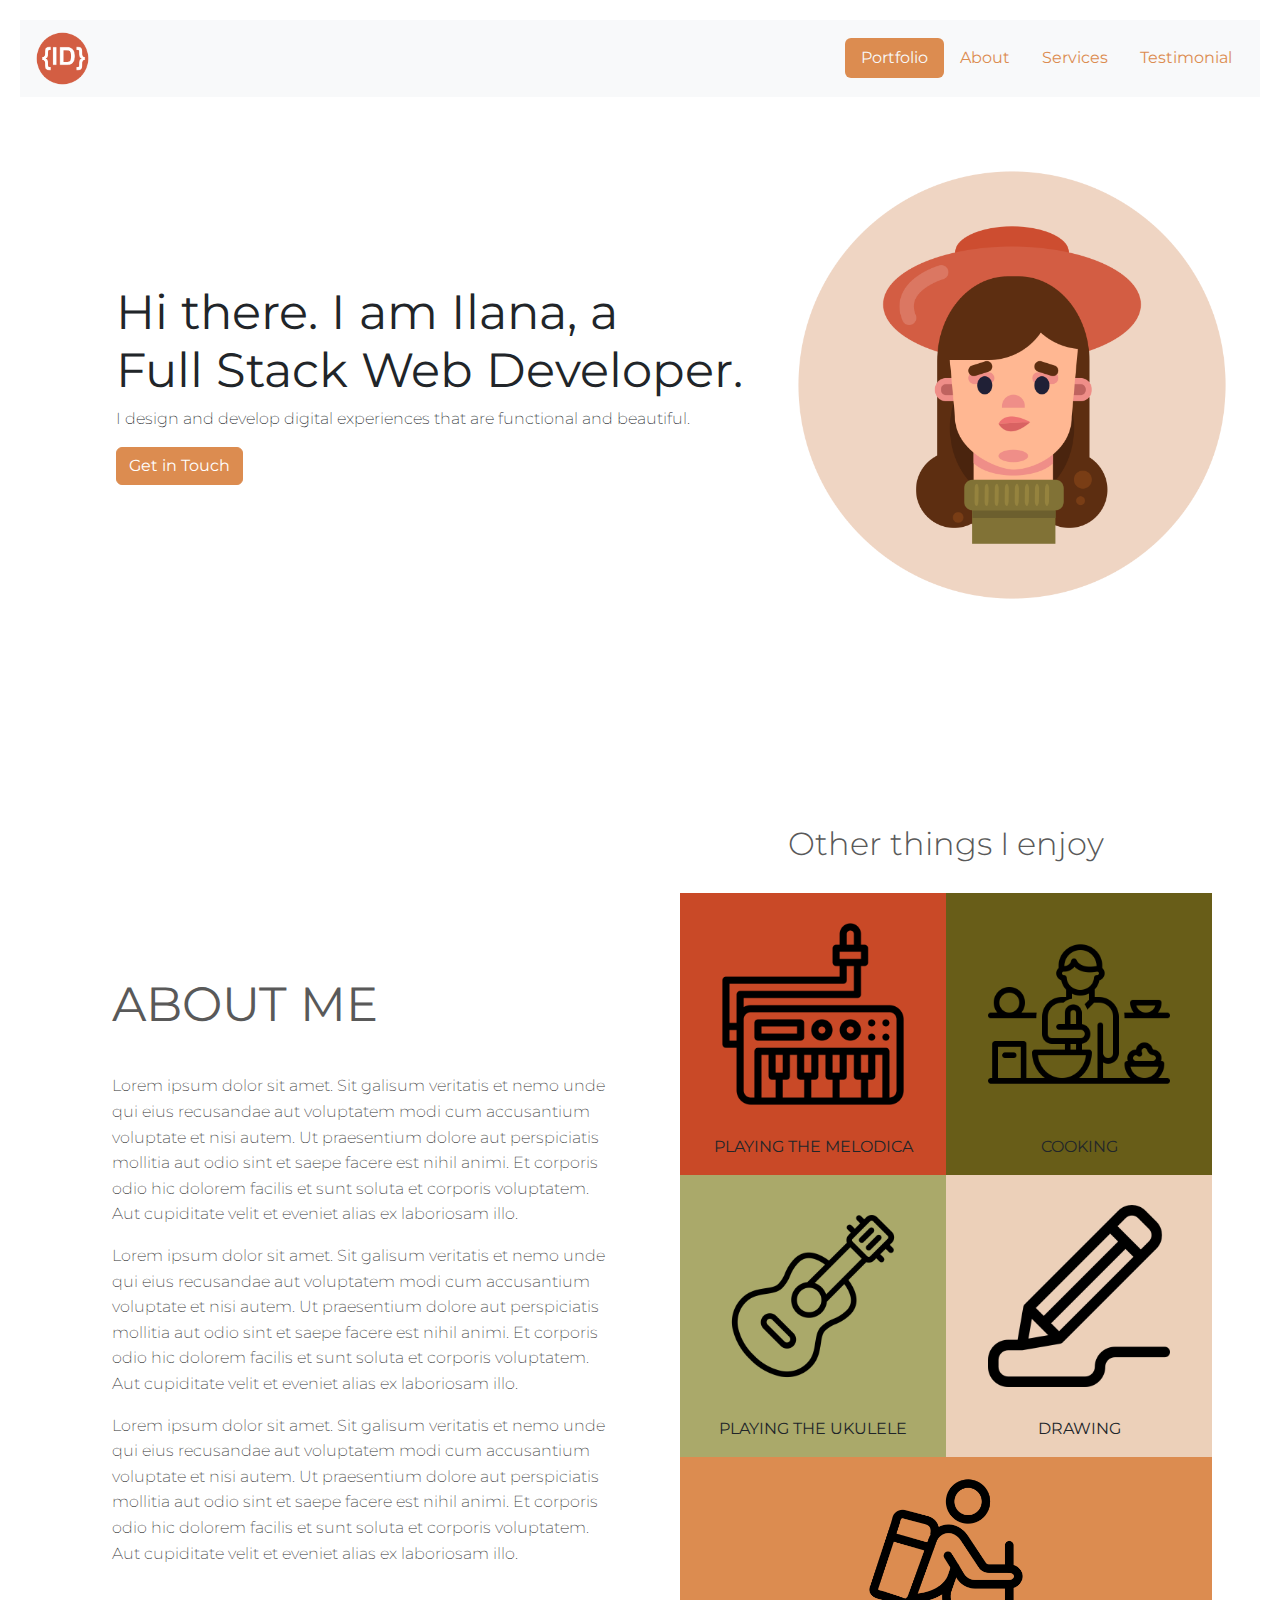
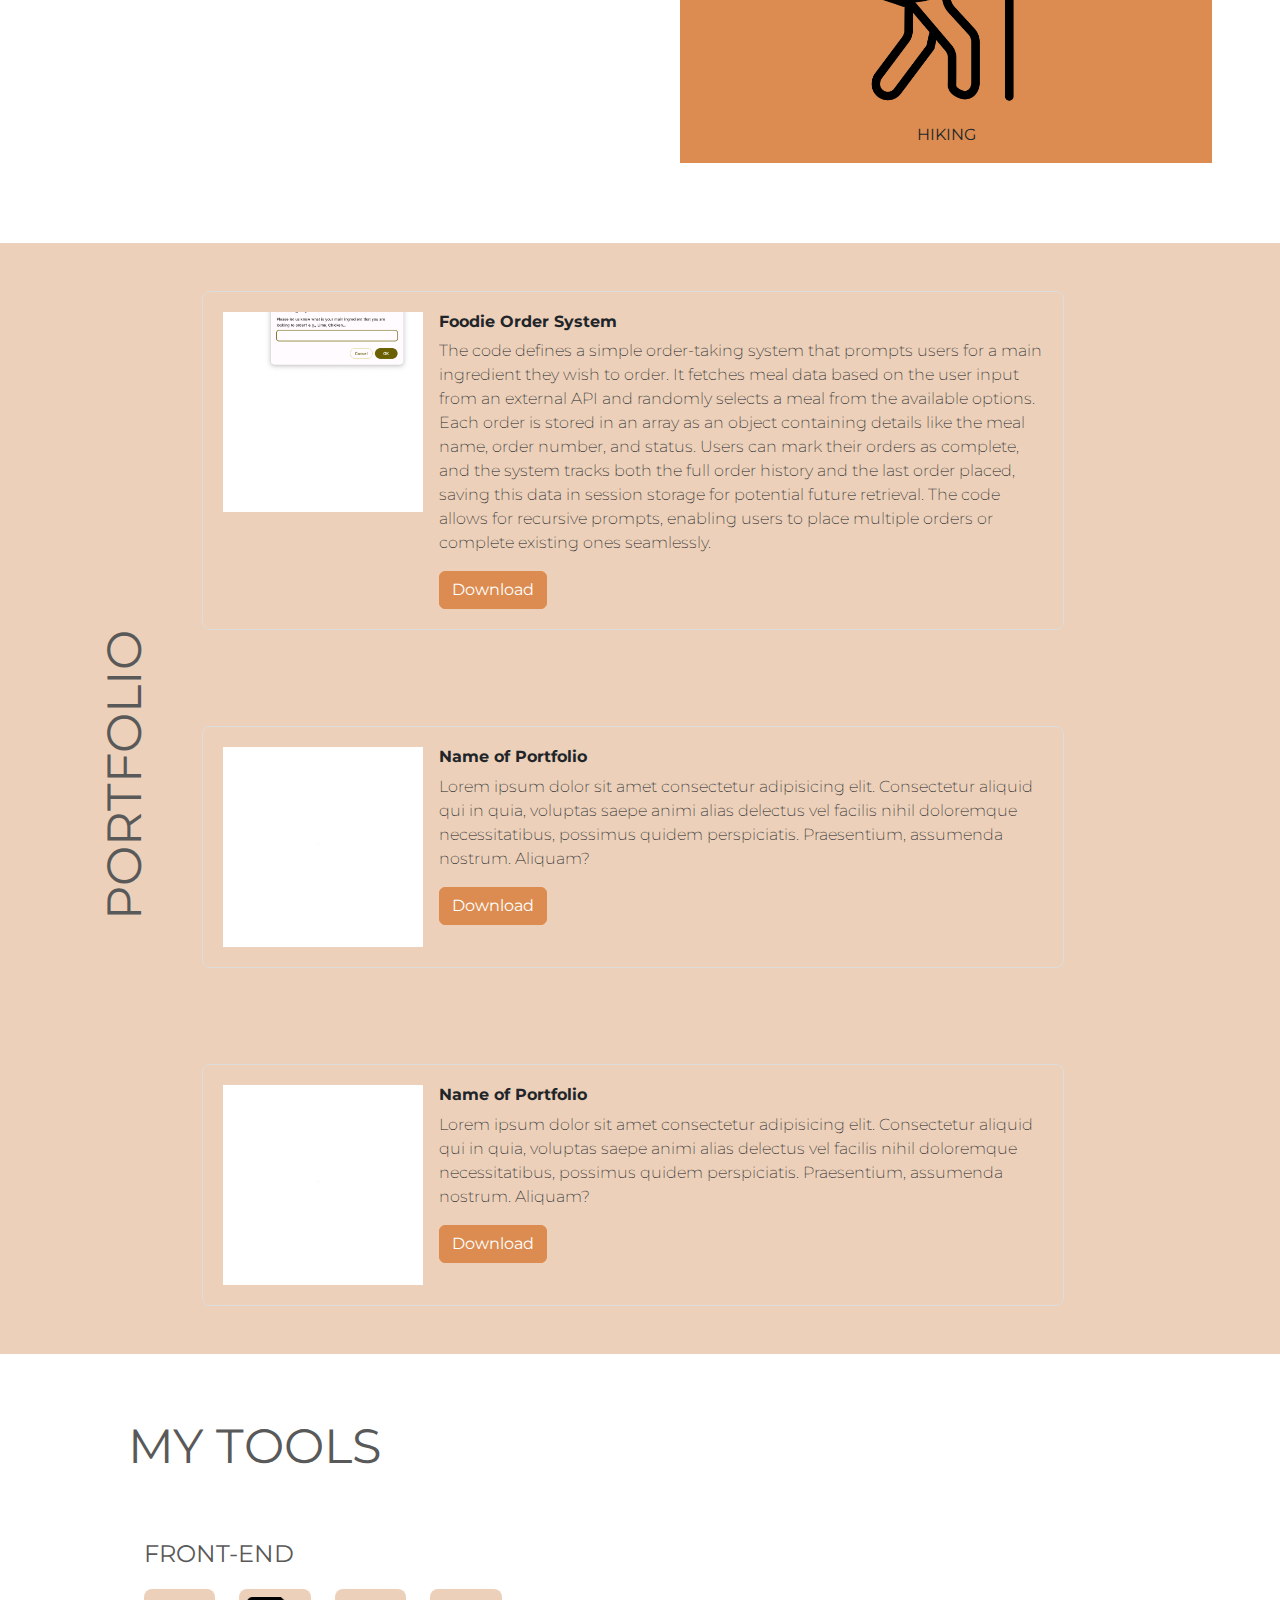
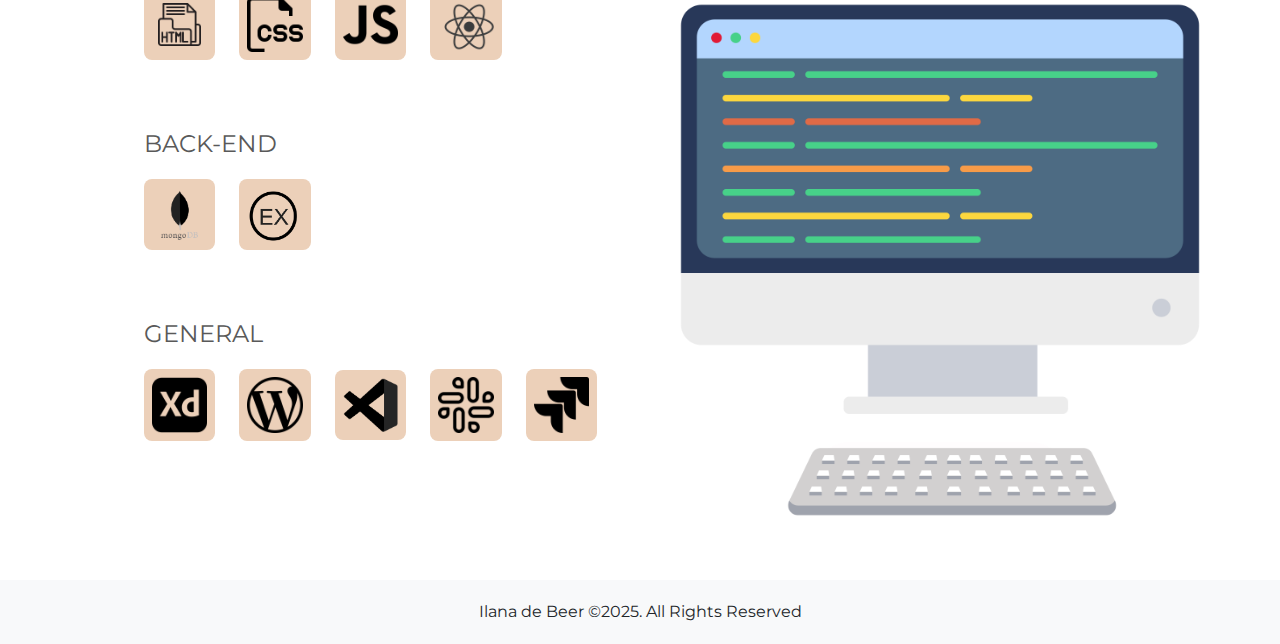
==== index.html @ a4005047 "Updated index.html" ====
<!DOCTYPE html>
<html lang="en">
  <head>
    <meta charset="UTF-8" />
    <meta name="viewport" content="width=device-width, initial-scale=1.0" />
    <title>Ilana Portfolio</title>
    <link rel="preconnect" href="https://fonts.googleapis.com" />
    <link rel="preconnect" href="https://fonts.gstatic.com" crossorigin />
    <link
      href="https://fonts.googleapis.com/css2?family=Montserrat:ital,wght@0,100..900;1,100..900&display=swap"
      rel="stylesheet" />
    <link
      href="https://cdn.jsdelivr.net/npm/bootstrap@5.3.3/dist/css/bootstrap.min.css"
      rel="stylesheet"
      integrity="sha384-QWTKZyjpPEjISv5WaRU9OFeRpok6YctnYmDr5pNlyT2bRjXh0JMhjY6hW+ALEwIH"
      crossorigin="anonymous" />
    <link rel="stylesheet" href="../css/style.css" />
  </head>

  <body>
    <!--Bootstrap Nav Bar-->
    <header>
      <nav class="navbar navbar-expand-lg navbar-light bg-light">
        <div class="container-fluid">
          <img src="../img/logo.png" class="logo me-3" alt="Logo" />
          <ul class="nav nav-pills nav-fill">
            <li class="nav-item">
              <a
                class="nav-link active"
                id="nav-colour"
                aria-current="page"
                href="#port-link">
                Portfolio
              </a>
            </li>
            <li class="nav-item">
              <a class="nav-link" href="#about-me"> About </a>
            </li>
            <li class="nav-item">
              <a class="nav-link" href="#left-service-section"> Services </a>
            </li>
            <li class="nav-item">
              <a class="nav-link" href="#testimonial"> Testimonial </a>
            </li>
          </ul>
        </div>
      </nav>
    </header>
    <!--Home Page Content-->
    <main class="home-page">
      <section>
        <h2 class="sr-only">Full Stack Web Developer</h2>
        <!-- Hidden heading -->
        <article class="content">
          <div class="text-container">
            <h2>
              Hi there. I am Ilana, a
              <br />
              Full Stack Web Developer.
            </h2>
            <p>
              I design and develop digital experiences that are functional and
              beautiful.
            </p>
            <a href="#say-hello-heading" class="btn btn-primary">
              Get in Touch
            </a>
          </div>
          <img
            src="../img/Selfie.png"
            alt="Selfie Illustration"
            class="selfie-img" />
        </article>
      </section>
    </main>
    <!--About Me-->
    <div class="about-section" id="about-me">
      <div class="about">
        <h2 class="about-me-name">ABOUT ME</h2>
        <p>
          Lorem ipsum dolor sit amet. Sit galisum veritatis et nemo unde qui
          eius recusandae aut voluptatem modi cum accusantium voluptate et nisi
          autem. Ut praesentium dolore aut perspiciatis mollitia aut odio sint
          et saepe facere est nihil animi. Et corporis odio hic dolorem facilis
          et sunt soluta et corporis voluptatem. Aut cupiditate velit et eveniet
          alias ex laboriosam illo.
        </p>
        <p>
          Lorem ipsum dolor sit amet. Sit galisum veritatis et nemo unde qui
          eius recusandae aut voluptatem modi cum accusantium voluptate et nisi
          autem. Ut praesentium dolore aut perspiciatis mollitia aut odio sint
          et saepe facere est nihil animi. Et corporis odio hic dolorem facilis
          et sunt soluta et corporis voluptatem. Aut cupiditate velit et eveniet
          alias ex laboriosam illo.
        </p>
        <p>
          Lorem ipsum dolor sit amet. Sit galisum veritatis et nemo unde qui
          eius recusandae aut voluptatem modi cum accusantium voluptate et nisi
          autem. Ut praesentium dolore aut perspiciatis mollitia aut odio sint
          et saepe facere est nihil animi. Et corporis odio hic dolorem facilis
          et sunt soluta et corporis voluptatem. Aut cupiditate velit et eveniet
          alias ex laboriosam illo.
        </p>
      </div>
      <section class="other-things">
        <h3 class="other-things-heading">Other things I enjoy</h3>
        <div class="row">
          <div class="item" id="melodica">
            <img src="../img/melodic.png" alt="Melodica" />
            <p>
              <strong> PLAYING THE MELODICA </strong>
            </p>
          </div>
          <div class="item" id="cooking">
            <img src="../img/food.png" alt="Cooking food" />
            <p>
              <strong> COOKING </strong>
            </p>
          </div>
        </div>
        <div class="row">
          <div class="item" id="ukelle">
            <img src="../img/guitar.png" alt="Ukulele" />
            <p>
              <strong> PLAYING THE UKULELE </strong>
            </p>
          </div>
          <div class="item" id="drawing">
            <img src="../img/pencil.png" alt="Drawing" />
            <p>
              <strong> DRAWING </strong>
            </p>
          </div>
        </div>
        <div class="hiking-row">
          <div class="hiking-item">
            <img src="../img/hiking.png" alt="Hiking" />
            <p>
              <strong> HIKING </strong>
            </p>
          </div>
        </div>
      </section>
    </div>
    <!--Portfolio-->
    <div class="portfolio" id="port-link">
      <h2 id="port-name">PORTFOLIO</h2>
      <div id="port-container">
        <section class="port">
          <div class="portfolio-image-1">
            <img src="../img/Port1.png" alt="Name of Portfolio" />
          </div>
          <div class="text-port">
            <h3>Foodie Order System</h3>
            <p>
              The code defines a simple order-taking system that prompts users
              for a main ingredient they wish to order. It fetches meal data
              based on the user input from an external API and randomly selects
              a meal from the available options. Each order is stored in an
              array as an object containing details like the meal name, order
              number, and status. Users can mark their orders as complete, and
              the system tracks both the full order history and the last order
              placed, saving this data in session storage for potential future
              retrieval. The code allows for recursive prompts, enabling users
              to place multiple orders or complete existing ones seamlessly.
            </p>
            <a
              href="../Foodie_Order_System.zip"
              download
              class="btn btn-primary">
              Download
            </a>
          </div>
        </section>
        <section class="port">
          <div class="portfolio-image-1">
            <img src="../img/blank_img_2.png" alt="Blank Image" />
          </div>
          <div class="text-port">
            <h3>Name of Portfolio</h3>
            <p>
              Lorem ipsum dolor sit amet consectetur adipisicing elit.
              Consectetur aliquid qui in quia, voluptas saepe animi alias
              delectus vel facilis nihil doloremque necessitatibus, possimus
              quidem perspiciatis. Praesentium, assumenda nostrum. Aliquam?
            </p>
            <a
              href="../Foodie_Order_System.zip"
              download
              class="btn btn-primary">
              Download
            </a>
          </div>
        </section>
        <section class="port">
          <div class="portfolio-image-3">
            <img src="../img/blank_img_3.png" alt="Blank Image" />
          </div>
          <div class="text-port">
            <h3>Name of Portfolio</h3>
            <p>
              Lorem ipsum dolor sit amet consectetur adipisicing elit.
              Consectetur aliquid qui in quia, voluptas saepe animi alias
              delectus vel facilis nihil doloremque necessitatibus, possimus
              quidem perspiciatis. Praesentium, assumenda nostrum. Aliquam?
            </p>
            <a
              href="../Foodie_Order_System.zip"
              download
              class="btn btn-primary">
              Download
            </a>
          </div>
        </section>
      </div>
    </div>
    <!--My Tools-->
    <h2 class="my-tools-name">MY TOOLS</h2>
    <div class="section-container">
      <div class="tools">
        <section class="front-end-tools">
          <h3 class="tools-section-name">FRONT-END</h3>
          <img src="../img/html.png" alt="html" class="tool-icon" />
          <img src="../img/css.png" alt="css" class="tool-icon" />
          <img src="../img/js.png" alt="js" class="tool-icon" />
          <img src="../img/react.png" alt="react" class="tool-icon" />
        </section>
        <section class="back-end-tools">
          <h3 class="tools-section-name">BACK-END</h3>
          <img
            src="../img/mongodb-icon-2.png"
            alt="Mongodb"
            class="tool-icon" />
          <img src="../img/EXPRESS.png" alt="ExpressJS" class="tool-icon" />
        </section>
        <section class="general-tools">
          <h3 class="tools-section-name">GENERAL</h3>
          <img src="../img/xd.png" alt="Adobe XD" class="tool-icon" />
          <img src="../img/wordpress.png" alt="WordPress" class="tool-icon" />
          <img
            src="../img/visual-studio-code-1.png"
            alt="Visual Studio Code"
            class="tool-icon" />
          <img src="../img/slack.png" alt="Slack" class="tool-icon" />
          <img src="../img/jira.png" alt="Jira" class="tool-icon" />
        </section>
      </div>
      <img src="../img/compture.png" alt="computer" id="computer-image" />
    </div>
    <!--Footer-->
    <footer>Ilana de Beer &copy;2025. All Rights Reserved</footer>
    <!--Bootstrap Script-->
    <script
      src="https://cdn.jsdelivr.net/npm/bootstrap@5.3.3/dist/js/bootstrap.bundle.min.js"
      integrity="sha384-YvpcrYf0tY3lHB60NNkmXc5s9fDVZLESaAA55NDzOxhy9GkcIdslK1eN7N6jIeHz"
      crossorigin="anonymous"></script>
  </body>
</html>
---- css/style.css ----
* {
  margin: 0;
  padding: 0;
  box-sizing: border-box;
  font-family: "Montserrat", sans-serif;
}

h2 {
  font-weight: 400;
  font-size: 3rem;

}

h3 {
  font-weight: bold;
  font-size: 1rem;
}

p {
  font-weight: 200;
  font-size: 1rem;
}

.sr-only {
  position: absolute;
  width: 1px;
  height: 1px;
  padding: 0;
  margin: -1px;
  overflow: hidden;
}

/* Override Bootstrap Colour */

.btn-primary {
  background-color: #dc8c50;
  border-color: #dc8c50;
  color: white;
}

.nav-link {
  color: #dc8c50;
}

.nav-link:hover {
  background-color: white;
  border-color: #dc8c50;
  color: #dc8c50;
}

#nav-colour {
  background-color: #dc8c50;
  border-color: #dc8c50;
  color: #f8f9fa;
}

.logo {
  width: 5%;
  height: auto;
}

nav {
  margin: 20px;
  align-items: center;
}

.home-page {
  display: flex;
  flex-direction: column;
  align-items: flex-start;
  padding: 20px;
  height: 70vh;
}

.content {
  display: flex;
  justify-content: space-between;
  align-items: center;
  width: 100%;
}

.text-container {
  max-width: 60%;
  margin-left: 6rem;
}

.selfie-img {
  max-width: 40%;
  height: auto;
  margin-left: 20px;
}

#get-in-touch-btn {
  margin: 40px 0;
}

/* SERVICE */

.services-container {
  width: 100%;
  height: auto;
  display: flex;
}

.container {
  display: flex;
  flex: 1;
  width: 100%;
}

.service {
  flex: 1;
  padding: 50px;
  box-sizing: border-box;
}

#left-service-section {
  background-color: #aaa96a;
  color: #595959;
}

#middle-service-section {
  background-color: #dc8c50;
  color: #595959;
}

#right-service-section {
  background-color: #ecd0b9;
  color: #595959;
}

/* TOOLS */

.portfolio {
  display: flex;
  justify-content: center;
  align-items: center;
  height: 100%;
  width: 100%;
  background-color: #ecd0b9;
}

#port-name {
  color: #595959;
  writing-mode: vertical-rl;
  transform: rotate(180deg);
  margin-bottom: 3rem;
  margin-left: 6rem;
  display: flex;
  align-items: flex-end;
  margin-right: 3rem;
}

#port-container {
  display: flex;
  flex-direction: column;
}

.port {
  display: flex;
  gap: 1rem;
  padding: 20px;
  border: 1px solid #ddd;
  border-radius: 8px;
  width: 80%;
  margin-top: 3rem;
  margin-bottom: 3rem;
}

.portfolio-image-1 img,
.portfolio-image-2 img,
.portfolio-image-3 img {
  width: 200px;
  height: 200px;
  object-fit: cover;
}

/* TOOLS */

.my-tools-name {
  color: #595959;
  margin-top: 4rem;
  margin-left: 8rem;
  margin-bottom: 4rem;
}

.section-container {
  display: flex;
  align-items: flex-start;
}

.section-container img {
  width: 150px;
  margin-right: 20px;
}

.tools {
  display: flex;
  flex-direction: column;
}

.front-end-tools,
.back-end-tools,
.general-tools {
  margin-bottom: 20px;
  margin-left: 9rem;
}

#computer-image {
  width: 50%;
}

.tool-icon {
  max-width: 15%;
  margin-right: 30px;
  background-color: #ecd0b9;
  border-radius: 8px;
  padding: 8px;
  margin-bottom: 50px;
}

.tools-section-name {
  color: #595959;
  font-weight: 400;
  font-size: 1.5rem;
  margin-bottom: 20px;
}

/* TESTIMONIAL */

.testimonial-name {
  text-align: center;
  margin-top: 100px;
  margin-bottom: 80px;
  padding-top: 40px;
  color: #595959;
}

.testimonial-section {
  display: flex;
  flex-wrap: wrap;
  justify-content: center;
  gap: 20px;
}

.testimonial {
  display: flex;
  flex-direction: column;
  align-items: center;
  width: 200px;
  border: 1px solid #ccc;
  padding: 15px;
  border-radius: 8px;
  text-align: center;
  margin-bottom: 40px;
}

.testimonial img {
  width: 100px;
  height: 100px;
  border-radius: 50%;
  margin-bottom: 10px;
}

.rating {
  margin: 10px 0;
}

.tesimonials-container {
  background-color: #ecd0b9;
  height: auto;
}

/* ABOUT */

.about-section {
  display: flex;
  justify-content: space-between;
  align-items: center;
  margin: 3rem 3rem 5rem;
}

.about {
  display: flex;
  flex-direction: column;
  flex: 1;
  margin-right: 40px;
}

.about-me-name {
  text-align: left;
  margin-bottom: 40px;
  color: #595959;
  margin-left: 4rem;
}

.about p {
  margin-left: 4rem;
  color: #333;
  line-height: 1.6;
}

.other-things {
  flex: 1;
}

.other-things-heading {
  color: #595959;
  font-weight: 300;
  font-size: 2rem;
  margin: 30px 0;
  text-align: center;
}

.row {
  display: flex;
  justify-content: space-between;
  height: auto;
  width: auto;
  margin: 0 20px;
}

.item {
  flex: 1;
  text-align: center;
}

.item img {
  width: 100%;
  height: auto;
  padding: 30px;
}

.hiking-row {
  display: flex;
  justify-content: center;
  background-color: #dc8c50;
  height: auto;
  width: auto;
  margin: 0 20px;
}

.hiking-item {
  flex-basis: 50%;
  text-align: center;
}

.hiking-item img {
  width: 100%;
  height: auto;
}

#melodica {
  background-color: #c94927;
}

#cooking {
  background-color: #685d18;
}

#ukelle {
  background-color: #aaa96a;
}

#drawing {
  background-color: #ecd0b9;
}

/* CONTACT ME */

#say-hello-heading {
  margin: 50px 0 40px;
  color: #595959;
  font-weight: 300;
  font-size: 3rem;
  text-align: center;
}

form {
  background-color: #aaa96a;
  margin: auto;
  padding: 50px;
  border-radius: 8px;
  max-width: 600px;
  width: 100%;
  margin-bottom: 20px;
}

footer {
  padding: 20px;
  text-align: center;
  background-color: #f8f9fa;
}
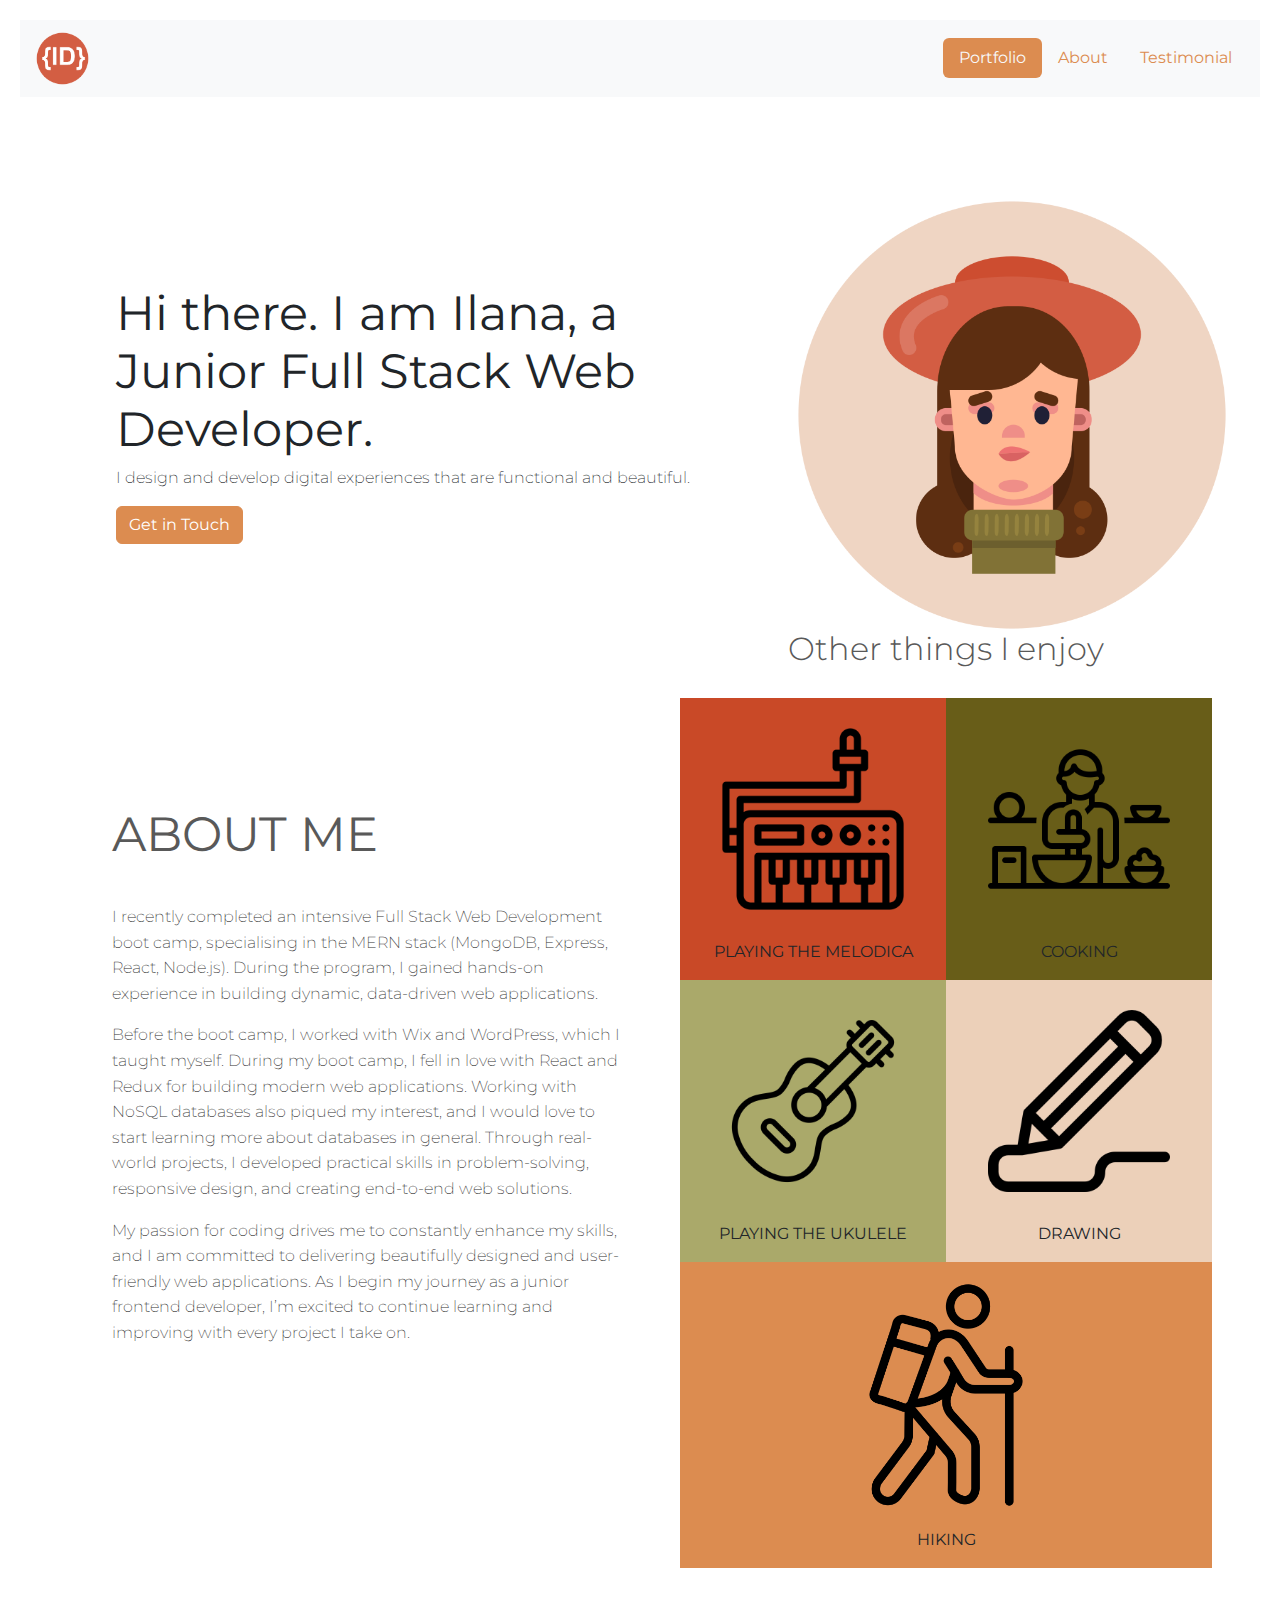
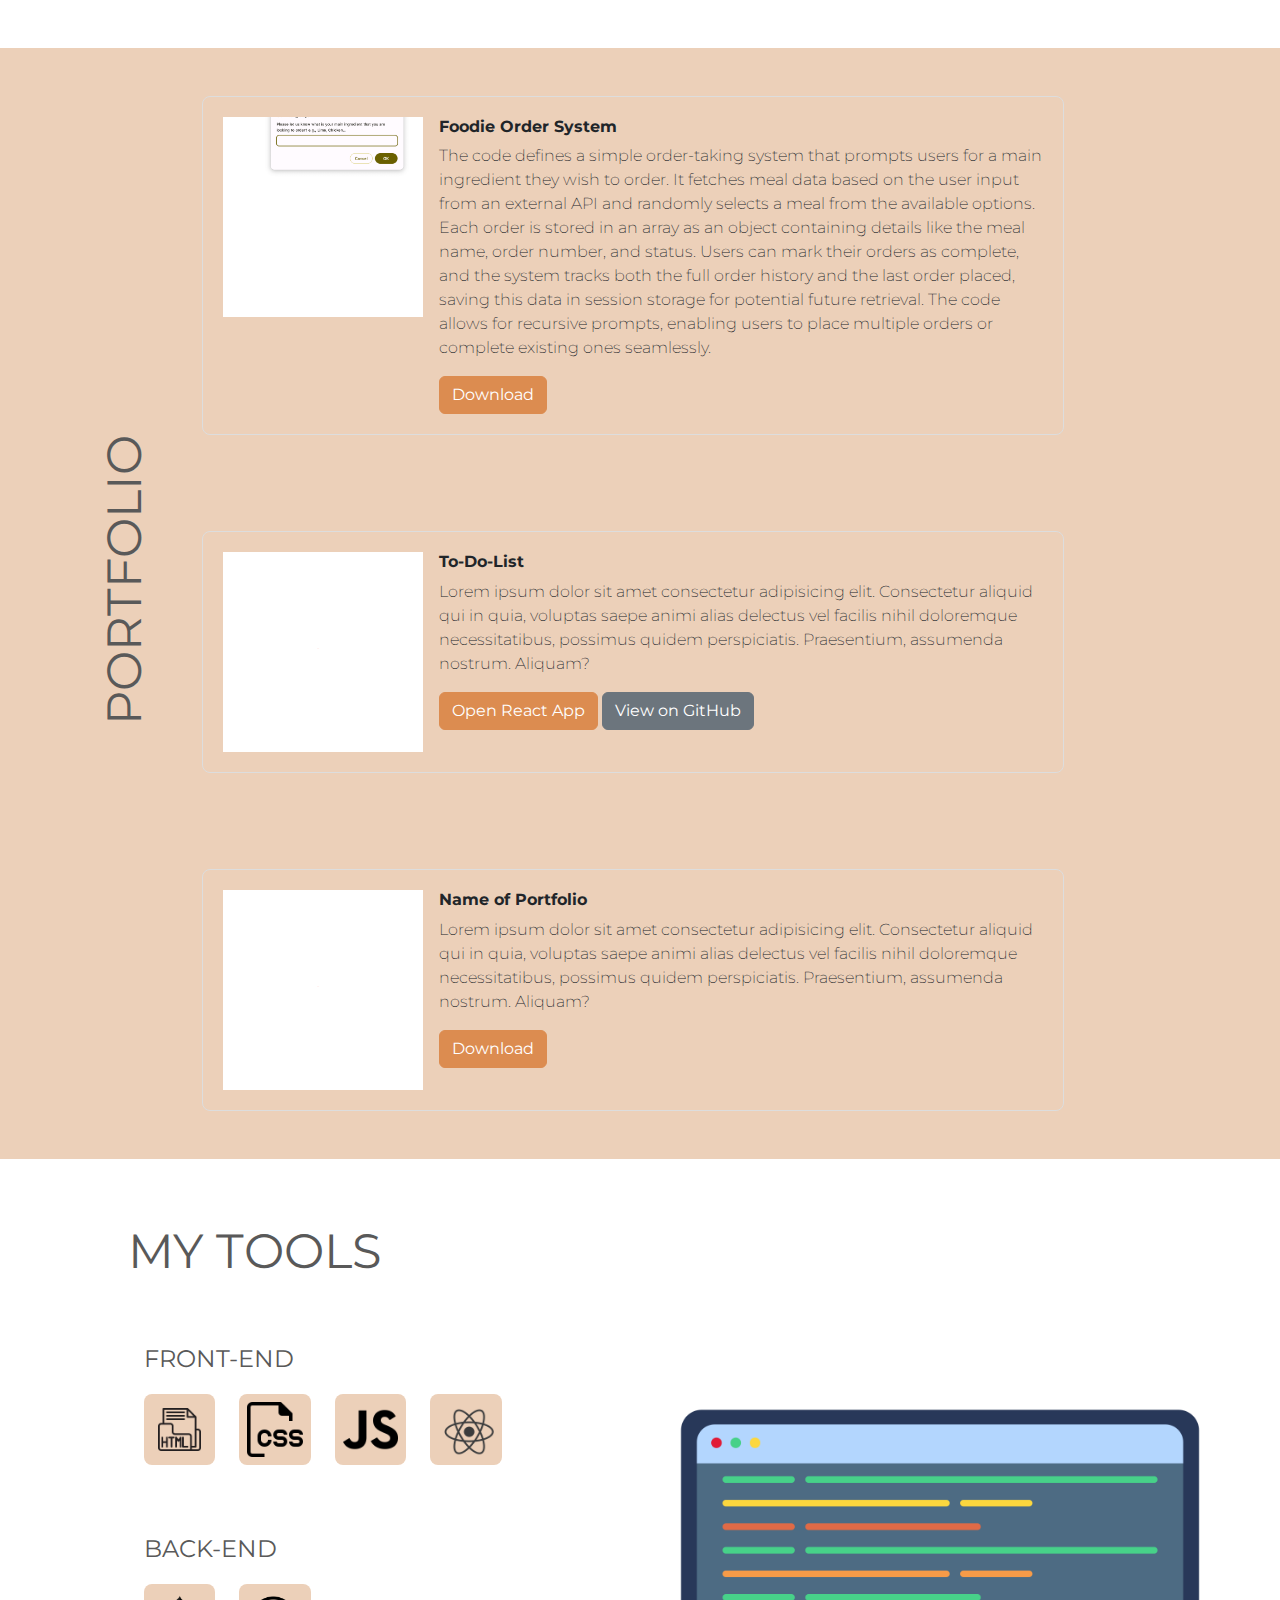
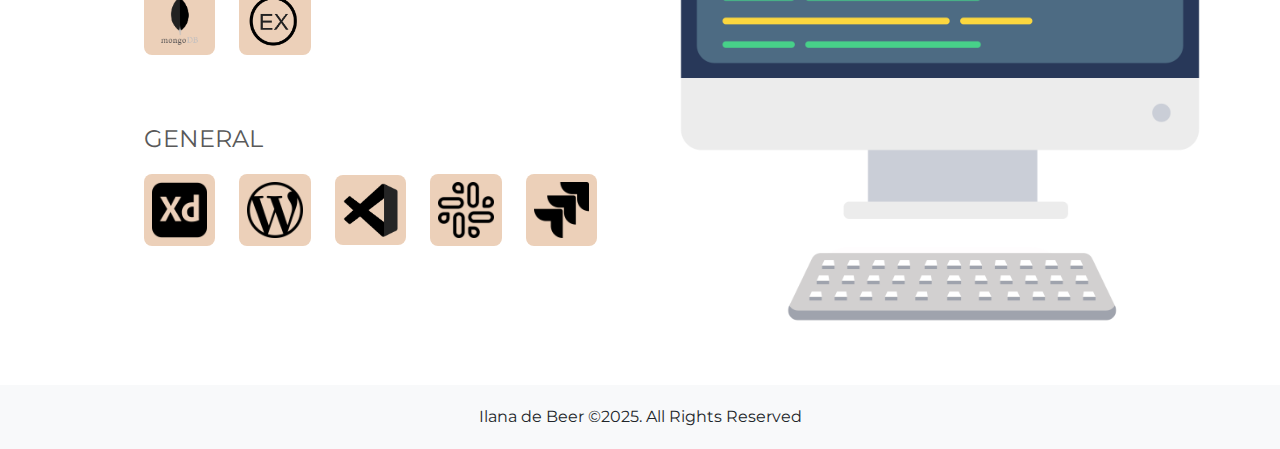
==== commit fc110058: "Update Files" ====
--- a/index.html
+++ b/index.html
@@ -37,9 +37,6 @@
               <a class="nav-link" href="#about-me"> About </a>
             </li>
             <li class="nav-item">
-              <a class="nav-link" href="#left-service-section"> Services </a>
-            </li>
-            <li class="nav-item">
               <a class="nav-link" href="#testimonial"> Testimonial </a>
             </li>
           </ul>
@@ -49,22 +46,21 @@
     <!--Home Page Content-->
     <main class="home-page">
       <section>
-        <h2 class="sr-only">Full Stack Web Developer</h2>
         <!-- Hidden heading -->
         <article class="content">
           <div class="text-container">
             <h2>
               Hi there. I am Ilana, a
               <br />
-              Full Stack Web Developer.
+              Junior Full Stack Web Developer.
             </h2>
             <p>
               I design and develop digital experiences that are functional and
               beautiful.
             </p>
-            <a href="#say-hello-heading" class="btn btn-primary">
+            <a href="mailto:ilanao89@gmail.com" class="btn btn-primary">
               Get in Touch
-            </a>
+            </a>            
           </div>
           <img
             src="../img/Selfie.png"
@@ -78,28 +74,26 @@
       <div class="about">
         <h2 class="about-me-name">ABOUT ME</h2>
         <p>
-          Lorem ipsum dolor sit amet. Sit galisum veritatis et nemo unde qui
-          eius recusandae aut voluptatem modi cum accusantium voluptate et nisi
-          autem. Ut praesentium dolore aut perspiciatis mollitia aut odio sint
-          et saepe facere est nihil animi. Et corporis odio hic dolorem facilis
-          et sunt soluta et corporis voluptatem. Aut cupiditate velit et eveniet
-          alias ex laboriosam illo.
+          I recently completed an intensive Full Stack Web Development boot
+          camp, specialising in the MERN stack (MongoDB, Express, React,
+          Node.js). During the program, I gained hands-on experience in building
+          dynamic, data-driven web applications.
         </p>
         <p>
-          Lorem ipsum dolor sit amet. Sit galisum veritatis et nemo unde qui
-          eius recusandae aut voluptatem modi cum accusantium voluptate et nisi
-          autem. Ut praesentium dolore aut perspiciatis mollitia aut odio sint
-          et saepe facere est nihil animi. Et corporis odio hic dolorem facilis
-          et sunt soluta et corporis voluptatem. Aut cupiditate velit et eveniet
-          alias ex laboriosam illo.
+          Before the boot camp, I worked with Wix and WordPress, which I taught
+          myself. During my boot camp, I fell in love with React and Redux for
+          building modern web applications. Working with NoSQL databases also
+          piqued my interest, and I would love to start learning more about
+          databases in general. Through real-world projects, I developed
+          practical skills in problem-solving, responsive design, and creating
+          end-to-end web solutions.
         </p>
         <p>
-          Lorem ipsum dolor sit amet. Sit galisum veritatis et nemo unde qui
-          eius recusandae aut voluptatem modi cum accusantium voluptate et nisi
-          autem. Ut praesentium dolore aut perspiciatis mollitia aut odio sint
-          et saepe facere est nihil animi. Et corporis odio hic dolorem facilis
-          et sunt soluta et corporis voluptatem. Aut cupiditate velit et eveniet
-          alias ex laboriosam illo.
+          My passion for coding drives me to constantly enhance my skills, and I
+          am committed to delivering beautifully designed and user-friendly web
+          applications. As I begin my journey as a junior frontend developer,
+          I’m excited to continue learning and improving with every project I
+          take on.
         </p>
       </div>
       <section class="other-things">
@@ -177,18 +171,18 @@
             <img src="../img/blank_img_2.png" alt="Blank Image" />
           </div>
           <div class="text-port">
-            <h3>Name of Portfolio</h3>
+            <h3>To-Do-List</h3>
             <p>
               Lorem ipsum dolor sit amet consectetur adipisicing elit.
               Consectetur aliquid qui in quia, voluptas saepe animi alias
               delectus vel facilis nihil doloremque necessitatibus, possimus
               quidem perspiciatis. Praesentium, assumenda nostrum. Aliquam?
             </p>
-            <a
-              href="../Foodie_Order_System.zip"
-              download
-              class="btn btn-primary">
-              Download
+            <a href="https://llamailana.github.io/to-do-list/" target="_blank" class="btn btn-primary">
+              Open React App
+            </a>
+            <a href="https://github.com/LlamaIlana/to-do-list.git" target="_blank" class="btn btn-secondary">
+              View on GitHub
             </a>
           </div>
         </section>
--- a/css/style.css
+++ b/css/style.css
@@ -69,7 +69,8 @@
   flex-direction: column;
   align-items: flex-start;
   padding: 20px;
-  height: 70vh;
+  margin-top: 50px;
+  height: 45vh;
 }
 
 .content {
@@ -92,41 +93,6 @@
 
 #get-in-touch-btn {
   margin: 40px 0;
-}
-
-/* SERVICE */
-
-.services-container {
-  width: 100%;
-  height: auto;
-  display: flex;
-}
-
-.container {
-  display: flex;
-  flex: 1;
-  width: 100%;
-}
-
-.service {
-  flex: 1;
-  padding: 50px;
-  box-sizing: border-box;
-}
-
-#left-service-section {
-  background-color: #aaa96a;
-  color: #595959;
-}
-
-#middle-service-section {
-  background-color: #dc8c50;
-  color: #595959;
-}
-
-#right-service-section {
-  background-color: #ecd0b9;
-  color: #595959;
 }
 
 /* TOOLS */
@@ -226,51 +192,6 @@
   margin-bottom: 20px;
 }
 
-/* TESTIMONIAL */
-
-.testimonial-name {
-  text-align: center;
-  margin-top: 100px;
-  margin-bottom: 80px;
-  padding-top: 40px;
-  color: #595959;
-}
-
-.testimonial-section {
-  display: flex;
-  flex-wrap: wrap;
-  justify-content: center;
-  gap: 20px;
-}
-
-.testimonial {
-  display: flex;
-  flex-direction: column;
-  align-items: center;
-  width: 200px;
-  border: 1px solid #ccc;
-  padding: 15px;
-  border-radius: 8px;
-  text-align: center;
-  margin-bottom: 40px;
-}
-
-.testimonial img {
-  width: 100px;
-  height: 100px;
-  border-radius: 50%;
-  margin-bottom: 10px;
-}
-
-.rating {
-  margin: 10px 0;
-}
-
-.tesimonials-container {
-  background-color: #ecd0b9;
-  height: auto;
-}
-
 /* ABOUT */
 
 .about-section {
@@ -366,26 +287,6 @@
   background-color: #ecd0b9;
 }
 
-/* CONTACT ME */
-
-#say-hello-heading {
-  margin: 50px 0 40px;
-  color: #595959;
-  font-weight: 300;
-  font-size: 3rem;
-  text-align: center;
-}
-
-form {
-  background-color: #aaa96a;
-  margin: auto;
-  padding: 50px;
-  border-radius: 8px;
-  max-width: 600px;
-  width: 100%;
-  margin-bottom: 20px;
-}
-
 footer {
   padding: 20px;
   text-align: center;
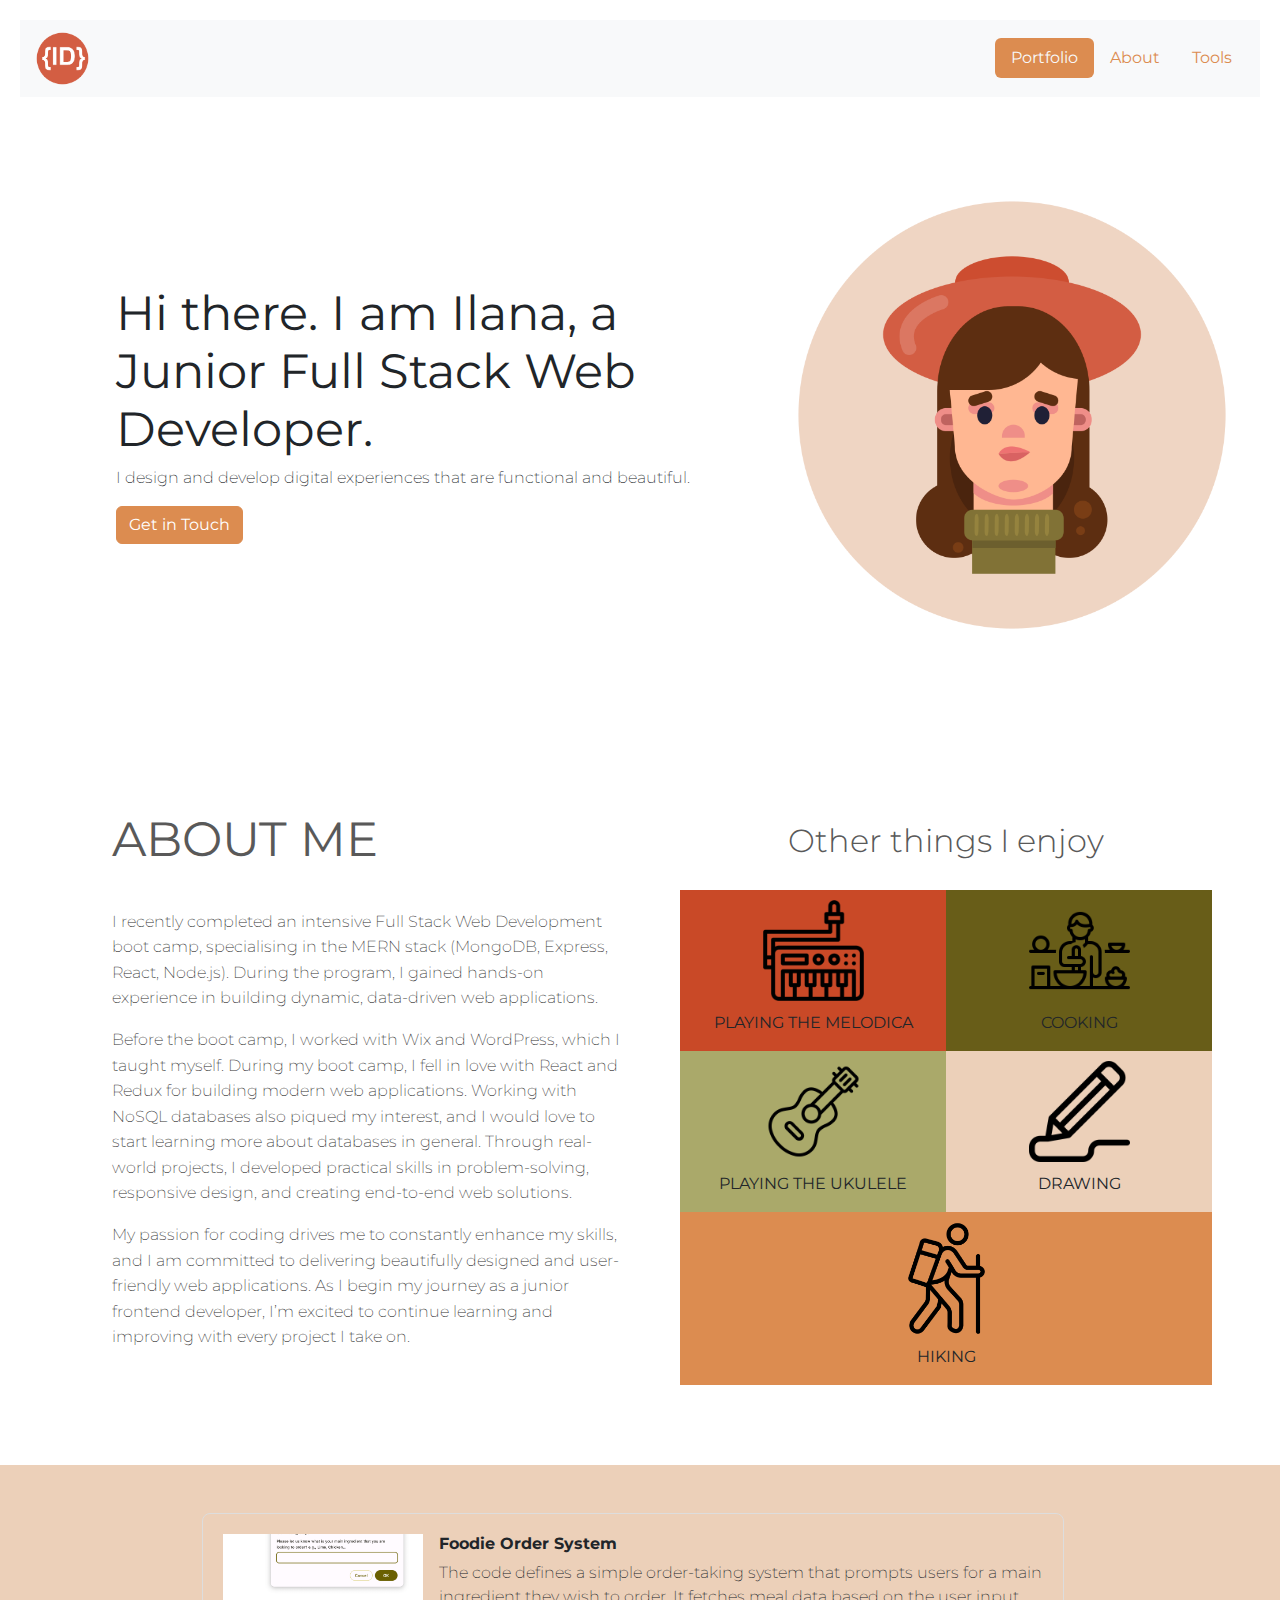
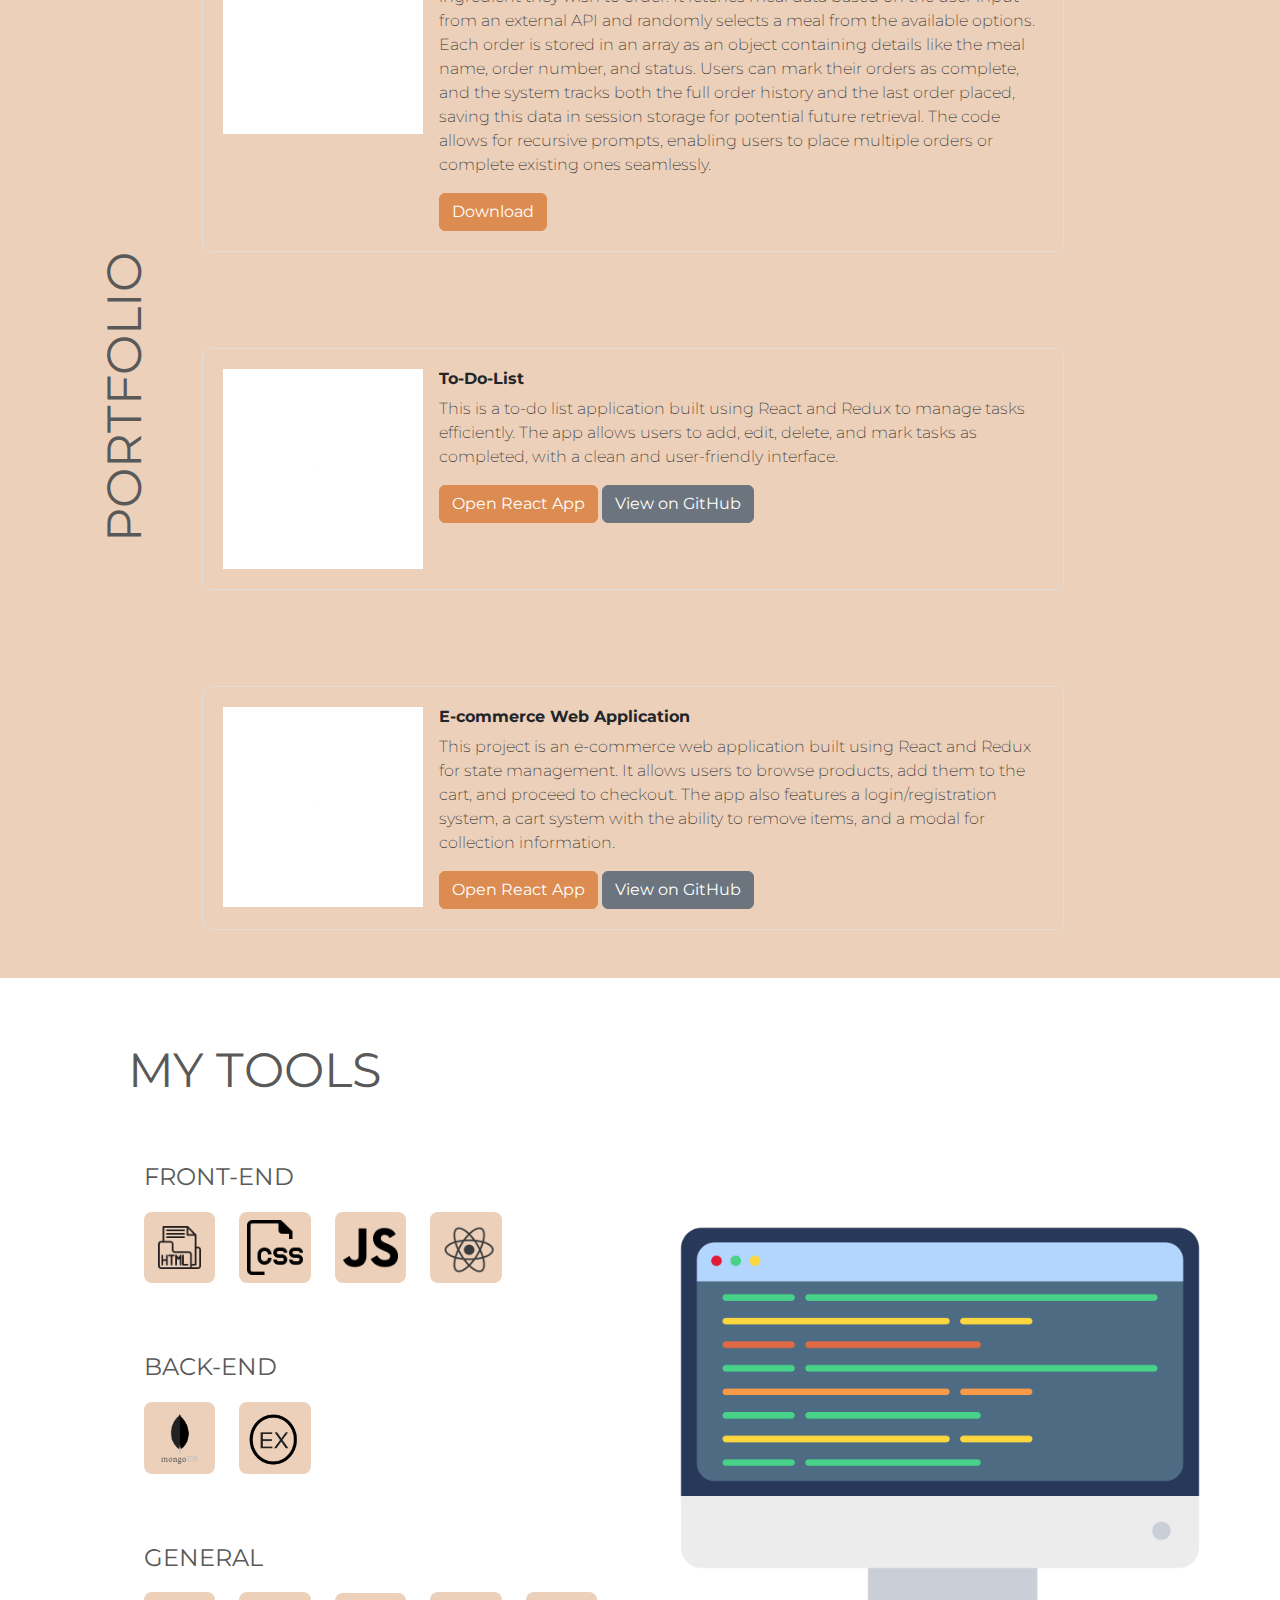
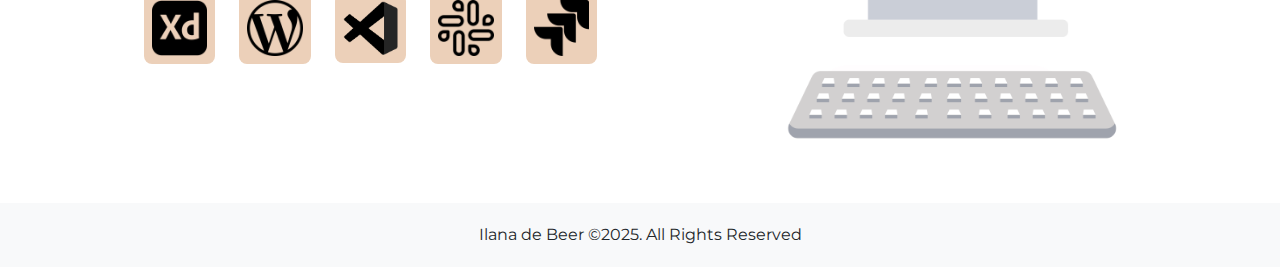
==== commit 9e17cc9d: "Updated" ====
--- a/index.html
+++ b/index.html
@@ -37,7 +37,7 @@
               <a class="nav-link" href="#about-me"> About </a>
             </li>
             <li class="nav-item">
-              <a class="nav-link" href="#testimonial"> Testimonial </a>
+              <a class="nav-link" href="#tools"> Tools </a>
             </li>
           </ul>
         </div>
@@ -60,7 +60,7 @@
             </p>
             <a href="mailto:ilanao89@gmail.com" class="btn btn-primary">
               Get in Touch
-            </a>            
+            </a>
           </div>
           <img
             src="../img/Selfie.png"
@@ -173,15 +173,21 @@
           <div class="text-port">
             <h3>To-Do-List</h3>
             <p>
-              Lorem ipsum dolor sit amet consectetur adipisicing elit.
-              Consectetur aliquid qui in quia, voluptas saepe animi alias
-              delectus vel facilis nihil doloremque necessitatibus, possimus
-              quidem perspiciatis. Praesentium, assumenda nostrum. Aliquam?
-            </p>
-            <a href="https://llamailana.github.io/to-do-list/" target="_blank" class="btn btn-primary">
+              This is a to-do list application built using React and Redux to
+              manage tasks efficiently. The app allows users to add, edit,
+              delete, and mark tasks as completed, with a clean and
+              user-friendly interface.
+            </p>
+            <a
+              href="https://llamailana.github.io/to-do-list/"
+              target="_blank"
+              class="btn btn-primary">
               Open React App
             </a>
-            <a href="https://github.com/LlamaIlana/to-do-list.git" target="_blank" class="btn btn-secondary">
+            <a
+              href="https://github.com/LlamaIlana/to-do-list.git"
+              target="_blank"
+              class="btn btn-secondary">
               View on GitHub
             </a>
           </div>
@@ -191,25 +197,32 @@
             <img src="../img/blank_img_3.png" alt="Blank Image" />
           </div>
           <div class="text-port">
-            <h3>Name of Portfolio</h3>
-            <p>
-              Lorem ipsum dolor sit amet consectetur adipisicing elit.
-              Consectetur aliquid qui in quia, voluptas saepe animi alias
-              delectus vel facilis nihil doloremque necessitatibus, possimus
-              quidem perspiciatis. Praesentium, assumenda nostrum. Aliquam?
-            </p>
-            <a
-              href="../Foodie_Order_System.zip"
-              download
+            <h3>E-commerce Web Application</h3>
+            <p>
+              This project is an e-commerce web application built using React
+              and Redux for state management. It allows users to browse
+              products, add them to the cart, and proceed to checkout. The app
+              also features a login/registration system, a cart system with the
+              ability to remove items, and a modal for collection information.
+            </p>
+            <a
+              href="https://llamailana.github.io/FurnitureWebStore/"
+              target="_blank"
               class="btn btn-primary">
-              Download
+              Open React App
+            </a>
+            <a
+              href="https://github.com/LlamaIlana/FurnitureWebStore.git"
+              target="_blank"
+              class="btn btn-secondary">
+              View on GitHub
             </a>
           </div>
         </section>
       </div>
     </div>
     <!--My Tools-->
-    <h2 class="my-tools-name">MY TOOLS</h2>
+    <h2 class="my-tools-name" id="tools">MY TOOLS</h2>
     <div class="section-container">
       <div class="tools">
         <section class="front-end-tools">
--- a/css/style.css
+++ b/css/style.css
@@ -8,7 +8,6 @@
 h2 {
   font-weight: 400;
   font-size: 3rem;
-
 }
 
 h3 {
@@ -198,7 +197,7 @@
   display: flex;
   justify-content: space-between;
   align-items: center;
-  margin: 3rem 3rem 5rem;
+  margin: 15rem 3rem 5rem;
 }
 
 .about {
@@ -247,9 +246,9 @@
 }
 
 .item img {
-  width: 100%;
-  height: auto;
-  padding: 30px;
+  width: 50%;
+  height: auto;
+  padding: 10px;
 }
 
 .hiking-row {
@@ -267,7 +266,7 @@
 }
 
 .hiking-item img {
-  width: 100%;
+  width: 50%;
   height: auto;
 }
 
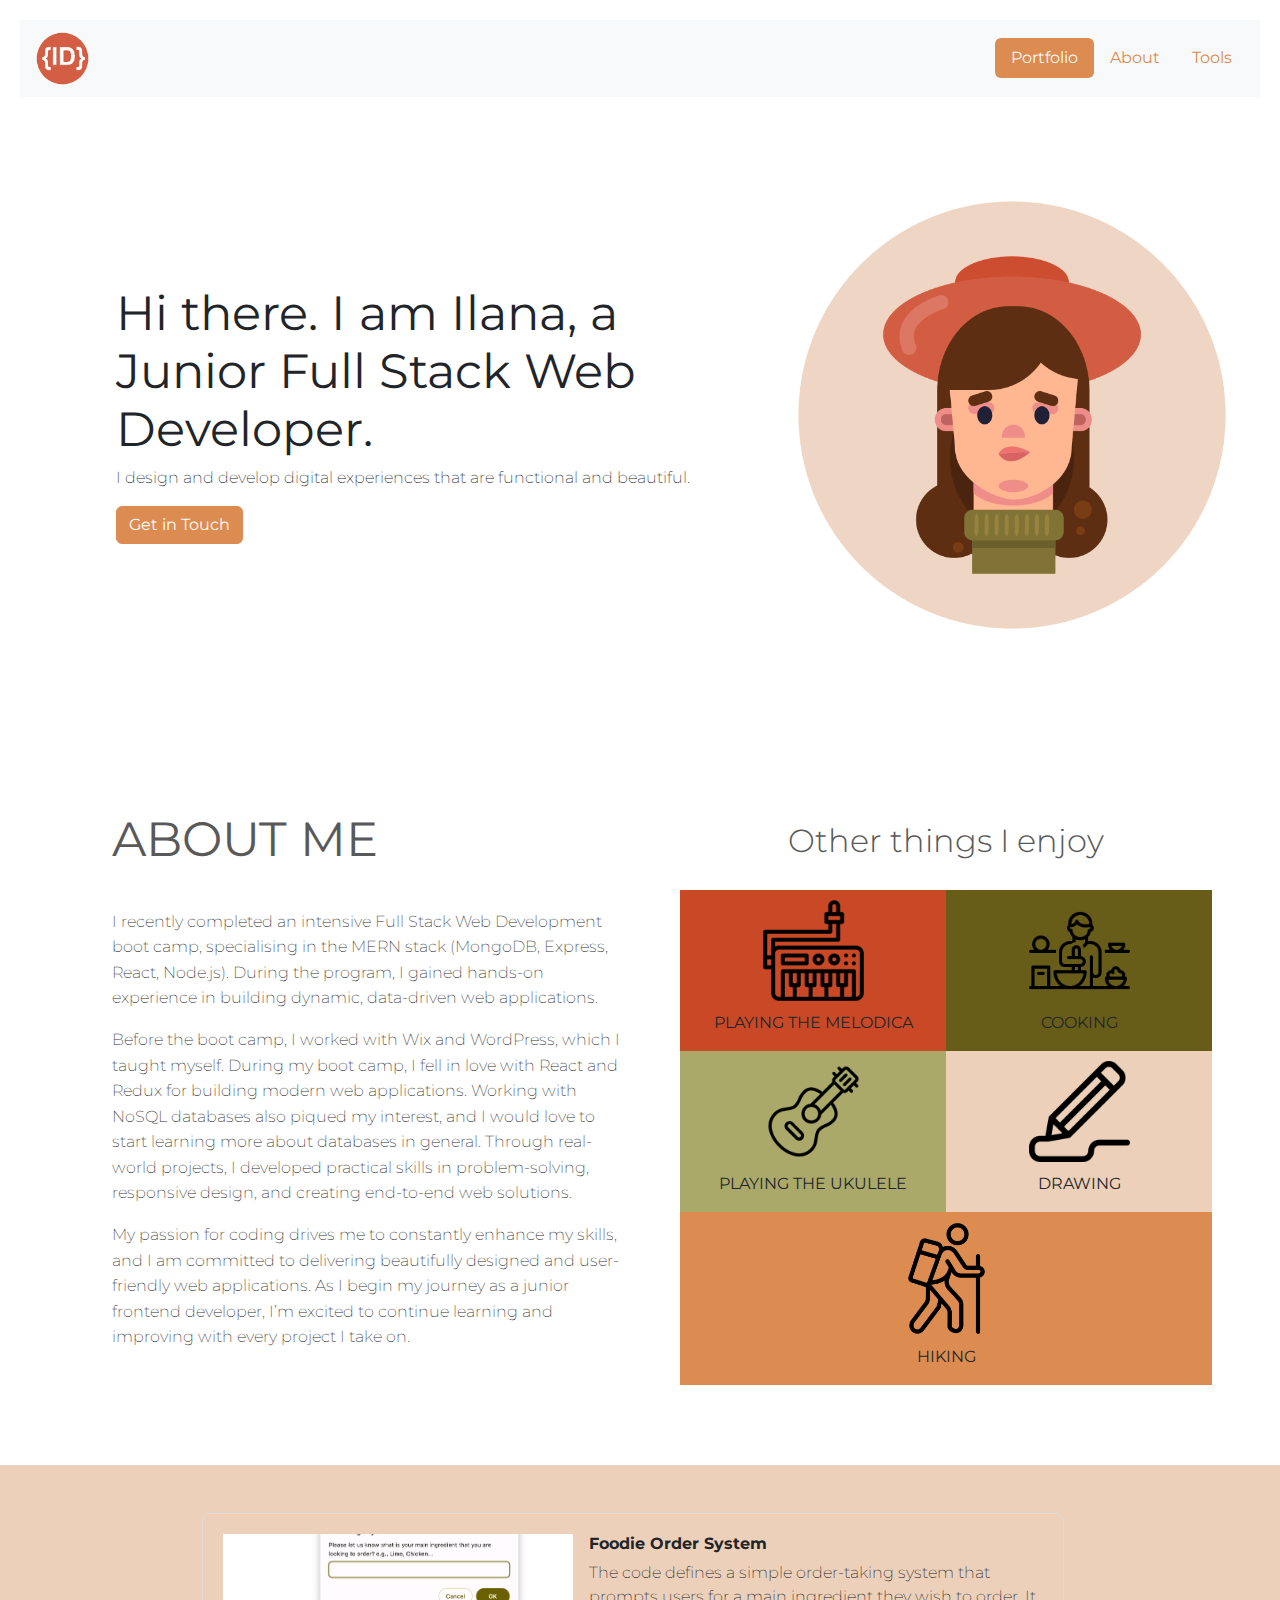
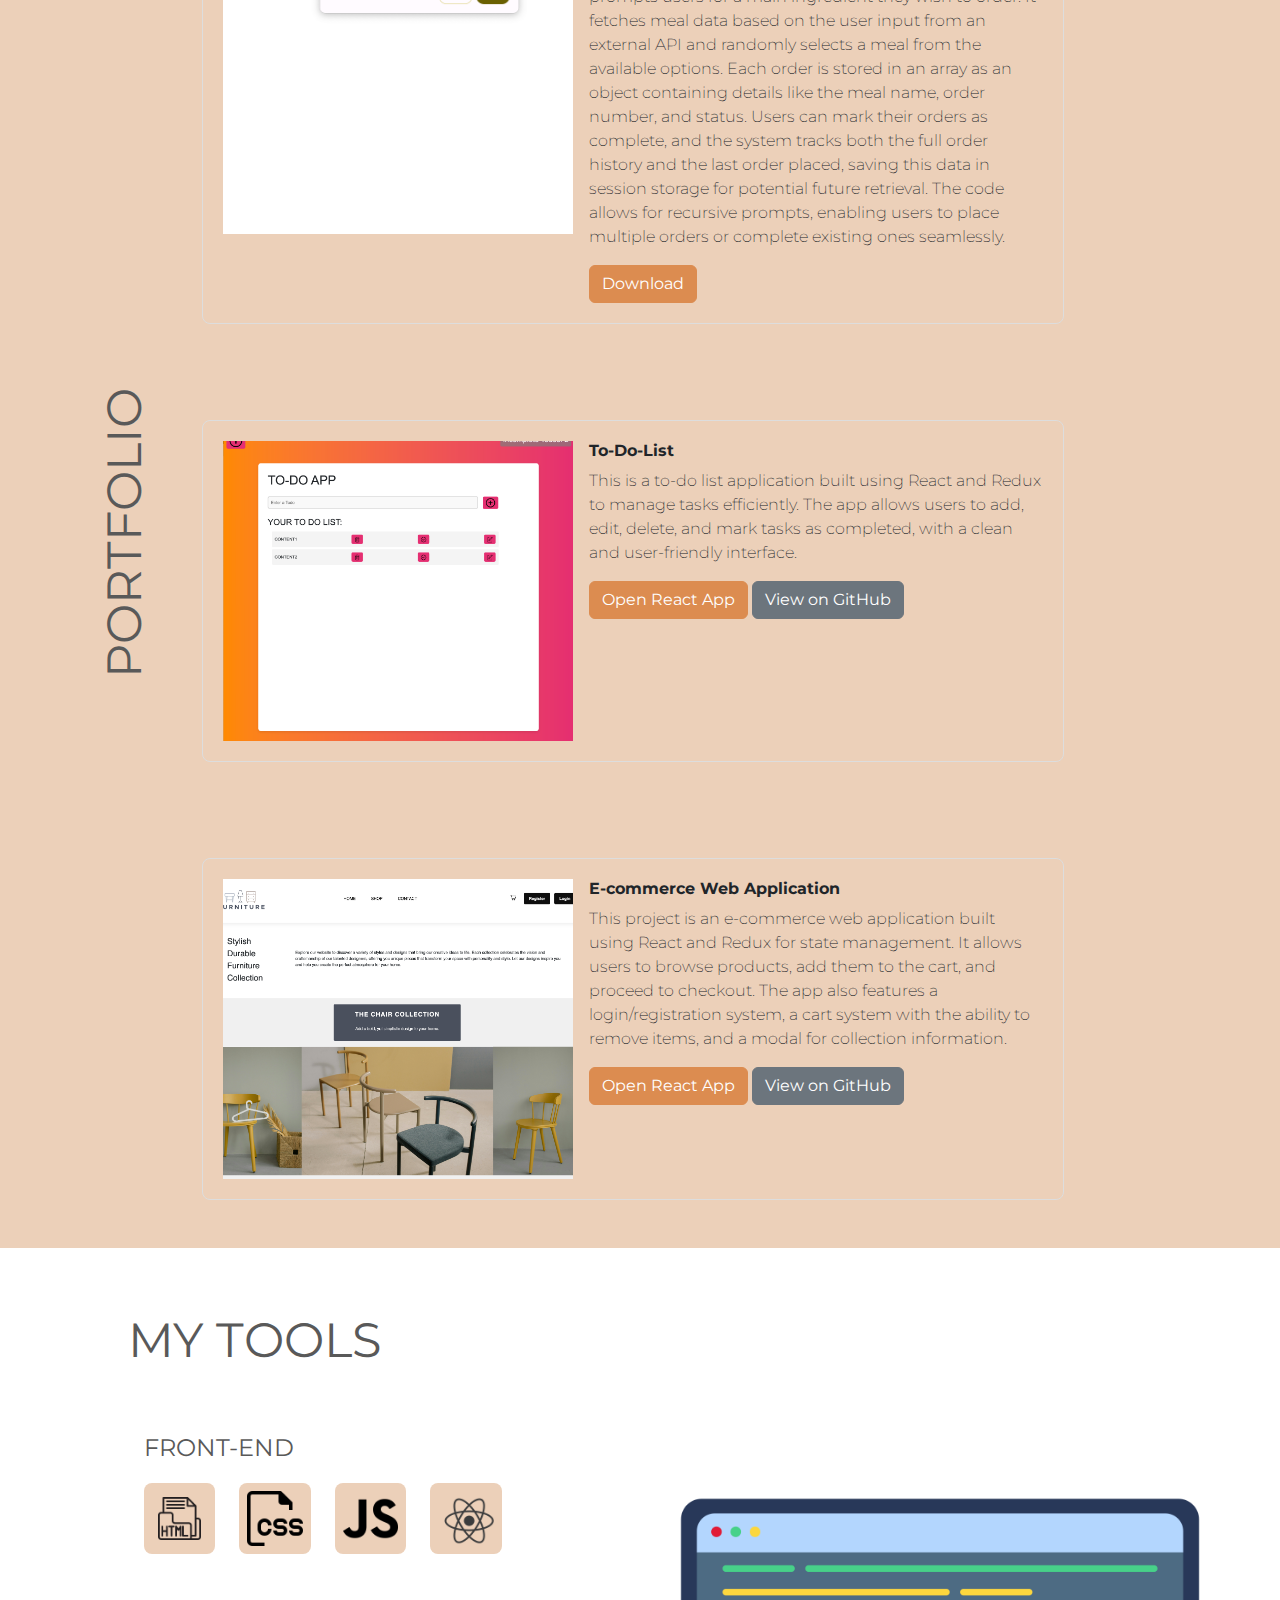
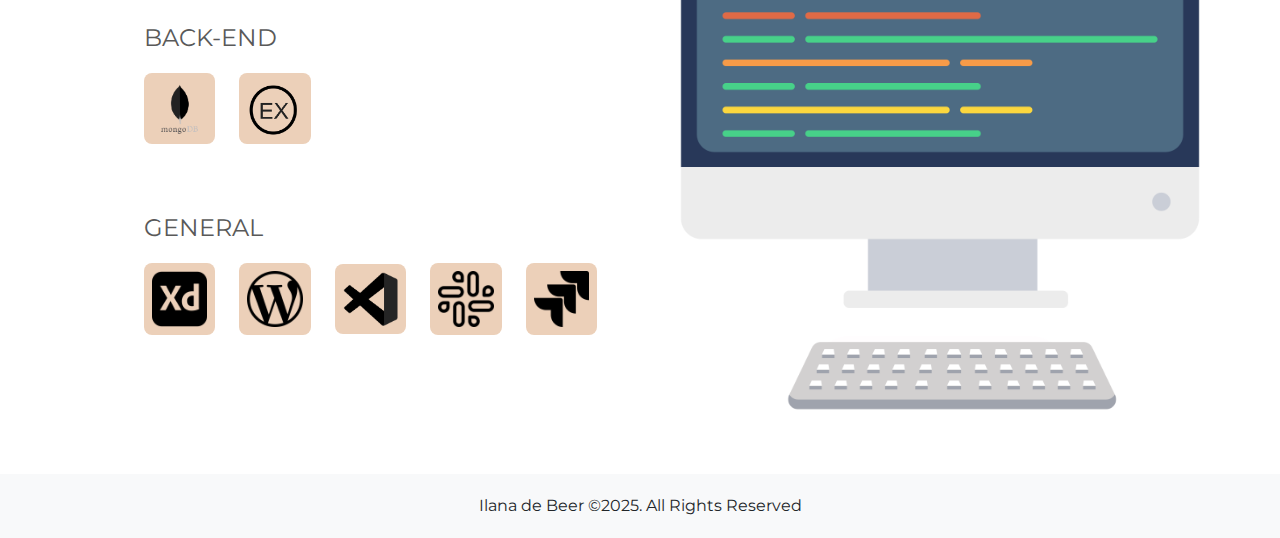
==== commit 039e419e: "Update" ====
--- a/index.html
+++ b/index.html
@@ -142,7 +142,7 @@
       <div id="port-container">
         <section class="port">
           <div class="portfolio-image-1">
-            <img src="../img/Port1.png" alt="Name of Portfolio" />
+            <img src="../img/Port1.png" alt="Foodie" />
           </div>
           <div class="text-port">
             <h3>Foodie Order System</h3>
@@ -167,8 +167,8 @@
           </div>
         </section>
         <section class="port">
-          <div class="portfolio-image-1">
-            <img src="../img/blank_img_2.png" alt="Blank Image" />
+          <div class="portfolio-image-2">
+            <img src="../img/to_do_list.png" alt="to-do-list" />
           </div>
           <div class="text-port">
             <h3>To-Do-List</h3>
@@ -194,7 +194,7 @@
         </section>
         <section class="port">
           <div class="portfolio-image-3">
-            <img src="../img/blank_img_3.png" alt="Blank Image" />
+            <img src="../img/furniture.png" alt="FurnitureWebStore" />
           </div>
           <div class="text-port">
             <h3>E-commerce Web Application</h3>
--- a/css/style.css
+++ b/css/style.css
@@ -135,8 +135,8 @@
 .portfolio-image-1 img,
 .portfolio-image-2 img,
 .portfolio-image-3 img {
-  width: 200px;
-  height: 200px;
+  width: 350px;
+  height: 300px;
   object-fit: cover;
 }
 
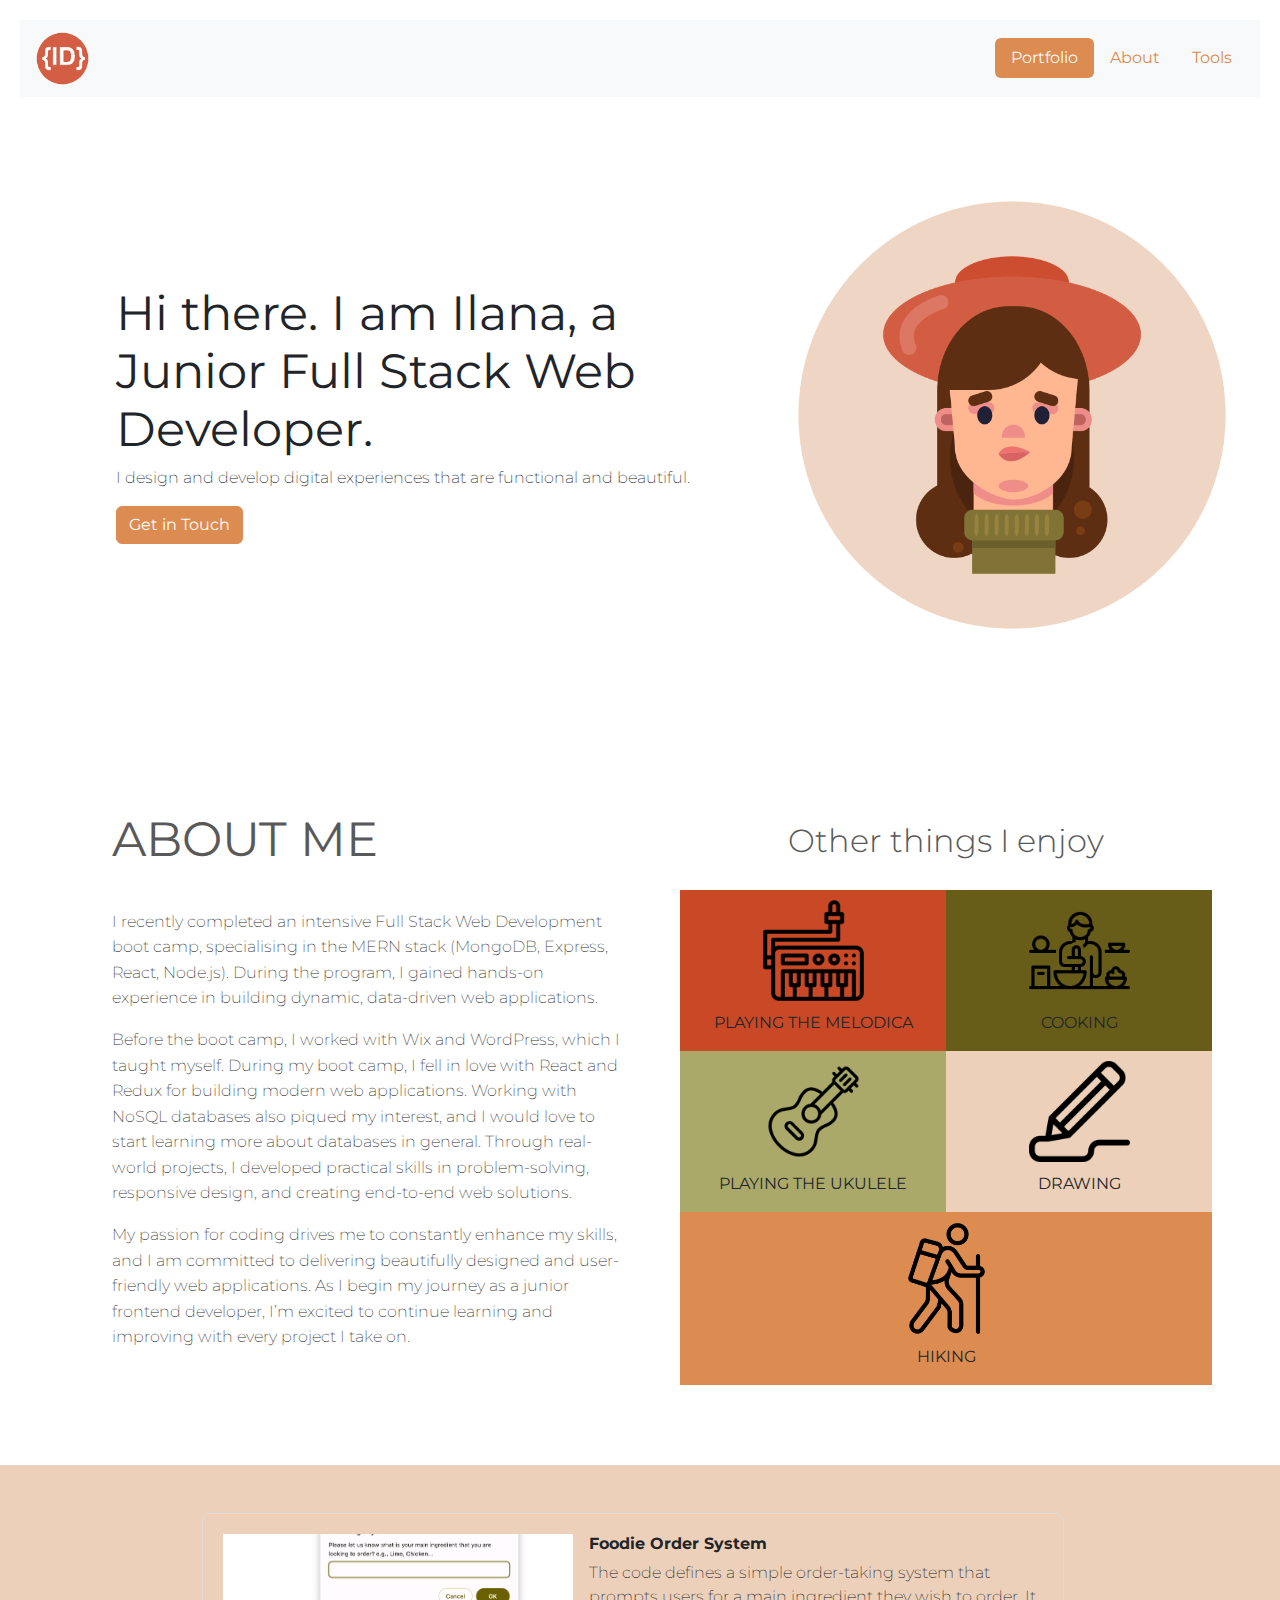
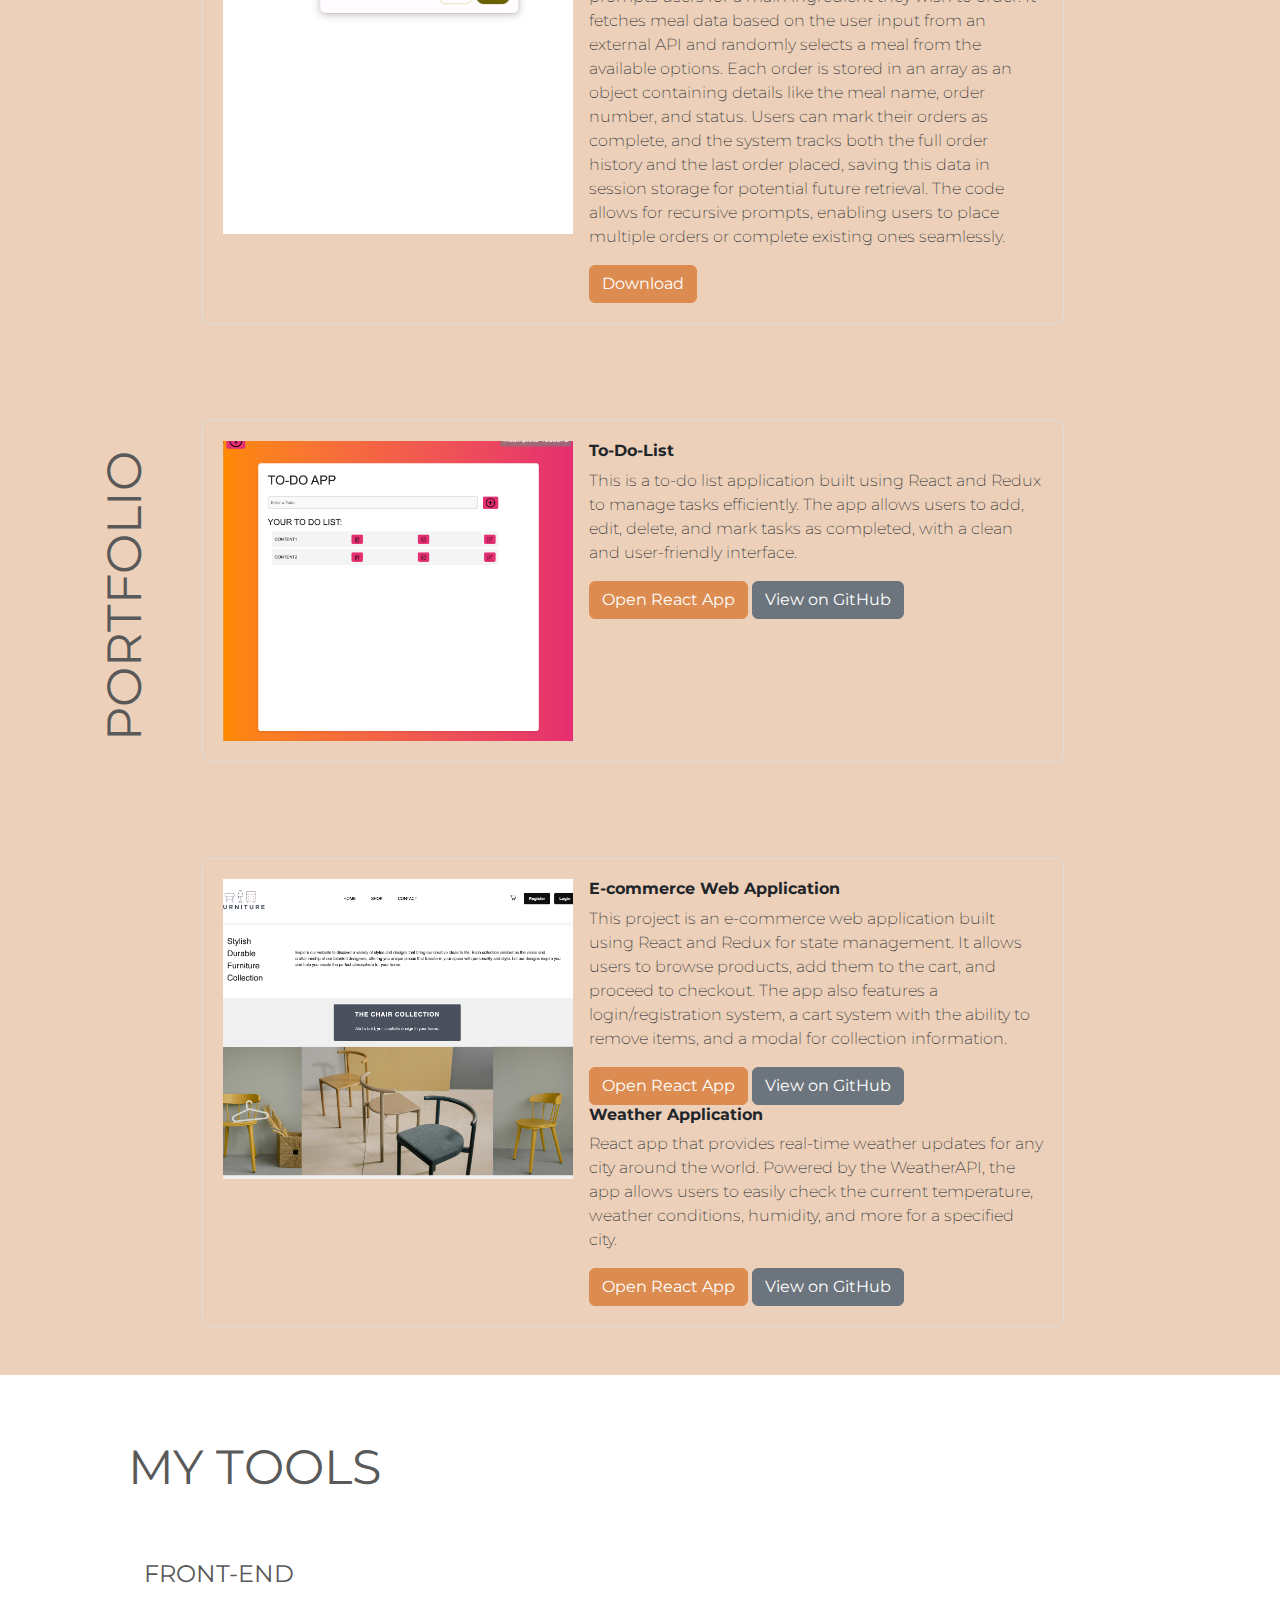
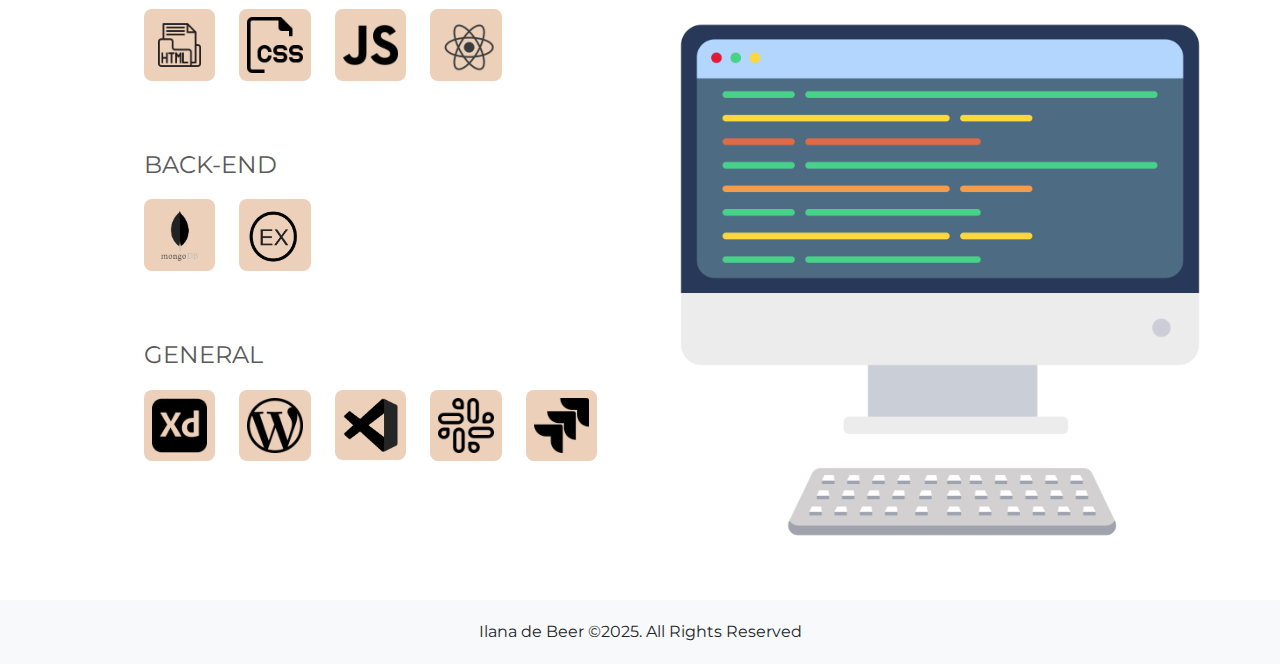
==== commit bc08c310: "Update" ====
--- a/index.html
+++ b/index.html
@@ -217,6 +217,25 @@
               class="btn btn-secondary">
               View on GitHub
             </a>
+            <h3>Weather Application</h3>
+            <p>
+              React app that provides real-time weather updates for any city
+              around the world. Powered by the WeatherAPI, the app allows users
+              to easily check the current temperature, weather conditions,
+              humidity, and more for a specified city.
+            </p>
+            <a
+              href="https://llamailana.github.io/FurnitureWebStore/"
+              target="_blank"
+              class="btn btn-primary">
+              Open React App
+            </a>
+            <a
+              href="https://github.com/LlamaIlana/FurnitureWebStore.git"
+              target="_blank"
+              class="btn btn-secondary">
+              View on GitHub
+            </a>
           </div>
         </section>
       </div>
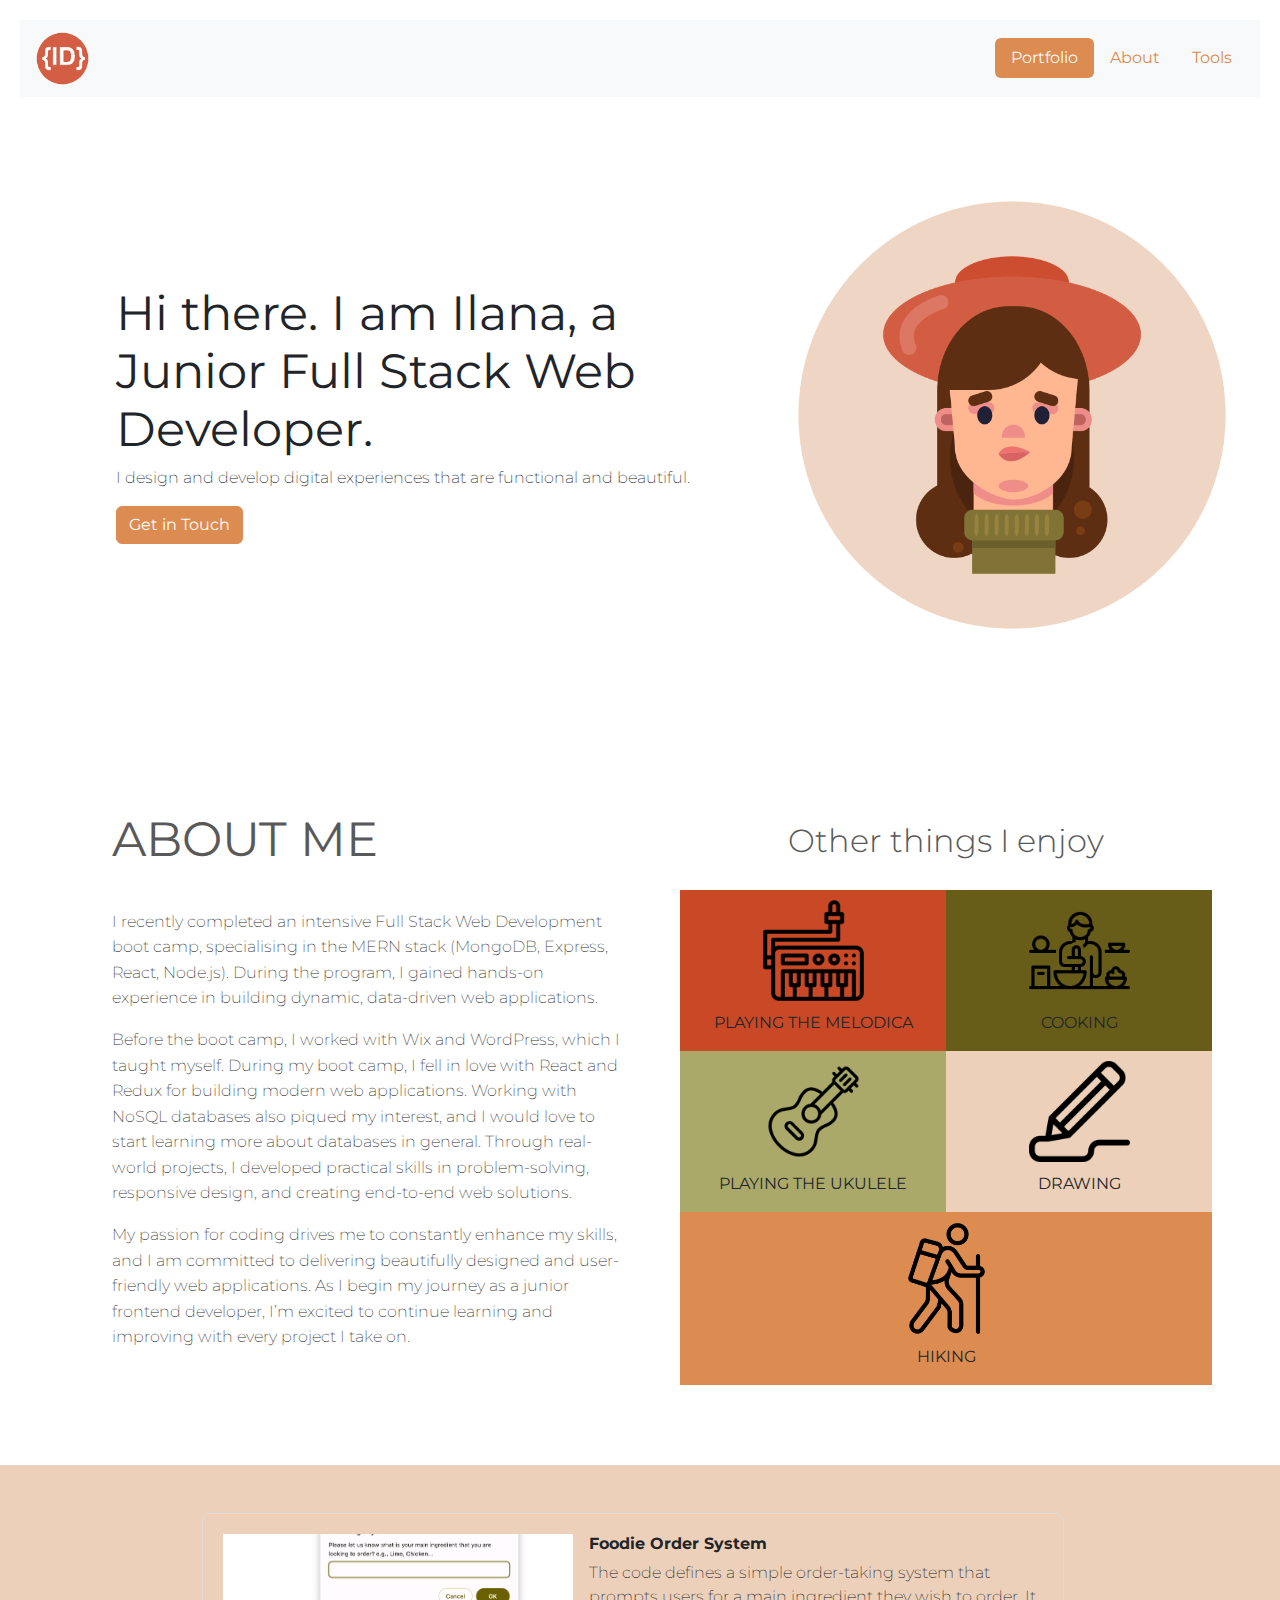
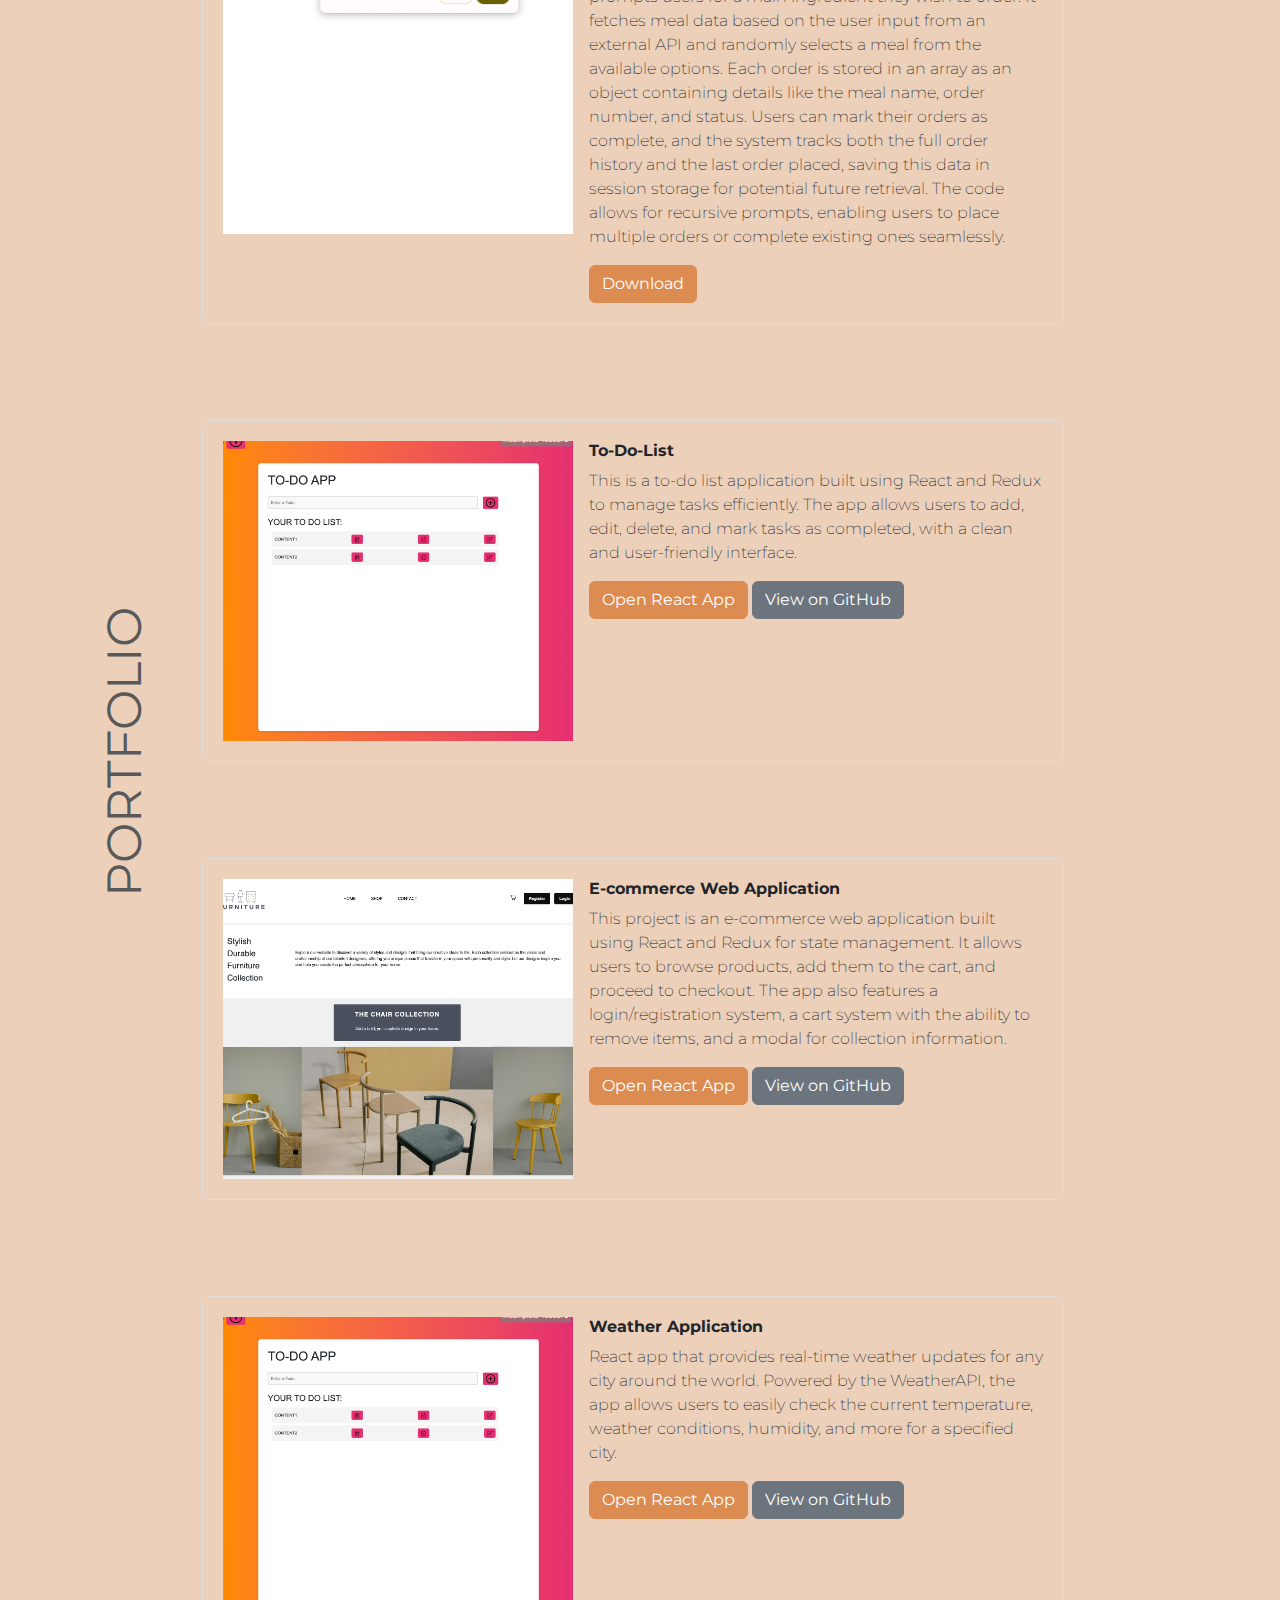
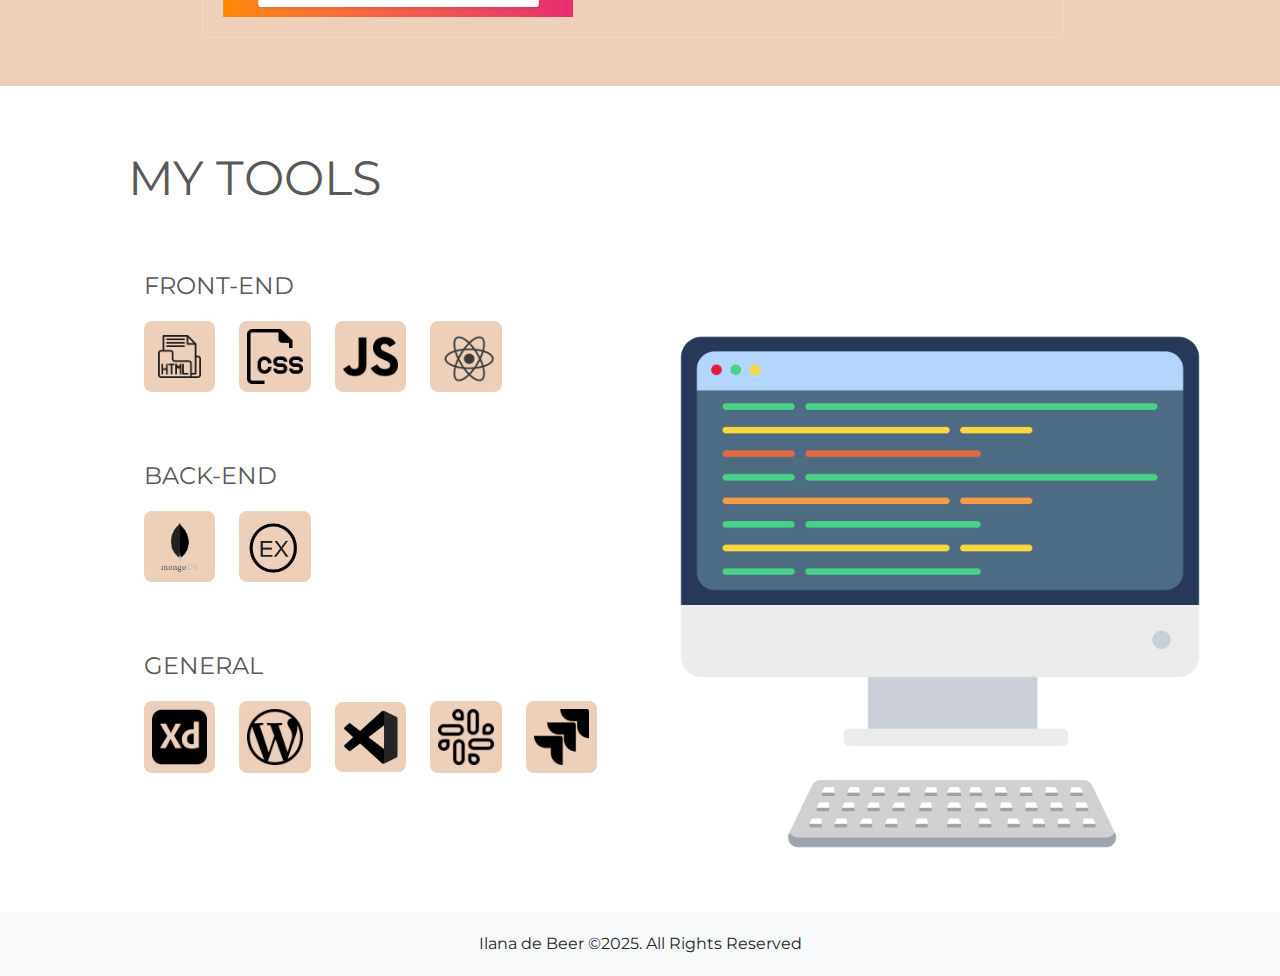
==== commit f1a0f225: "Your commit message" ====
--- a/index.html
+++ b/index.html
@@ -217,6 +217,13 @@
               class="btn btn-secondary">
               View on GitHub
             </a>
+          </div>
+        </section>
+        <section class="port">
+          <div class="portfolio-image-4">
+            <img src="../img/to_do_list.png" alt="to-do-list" />
+          </div>
+          <div class="text-port">
             <h3>Weather Application</h3>
             <p>
               React app that provides real-time weather updates for any city
@@ -225,13 +232,13 @@
               humidity, and more for a specified city.
             </p>
             <a
-              href="https://llamailana.github.io/FurnitureWebStore/"
+              href="https://llamailana.github.io/weather-app/"
               target="_blank"
               class="btn btn-primary">
               Open React App
             </a>
             <a
-              href="https://github.com/LlamaIlana/FurnitureWebStore.git"
+              href="https://github.com/LlamaIlana/weather-app.git"
               target="_blank"
               class="btn btn-secondary">
               View on GitHub
--- a/css/style.css
+++ b/css/style.css
@@ -134,7 +134,8 @@
 
 .portfolio-image-1 img,
 .portfolio-image-2 img,
-.portfolio-image-3 img {
+.portfolio-image-3 img,
+.portfolio-image-4 img {
   width: 350px;
   height: 300px;
   object-fit: cover;
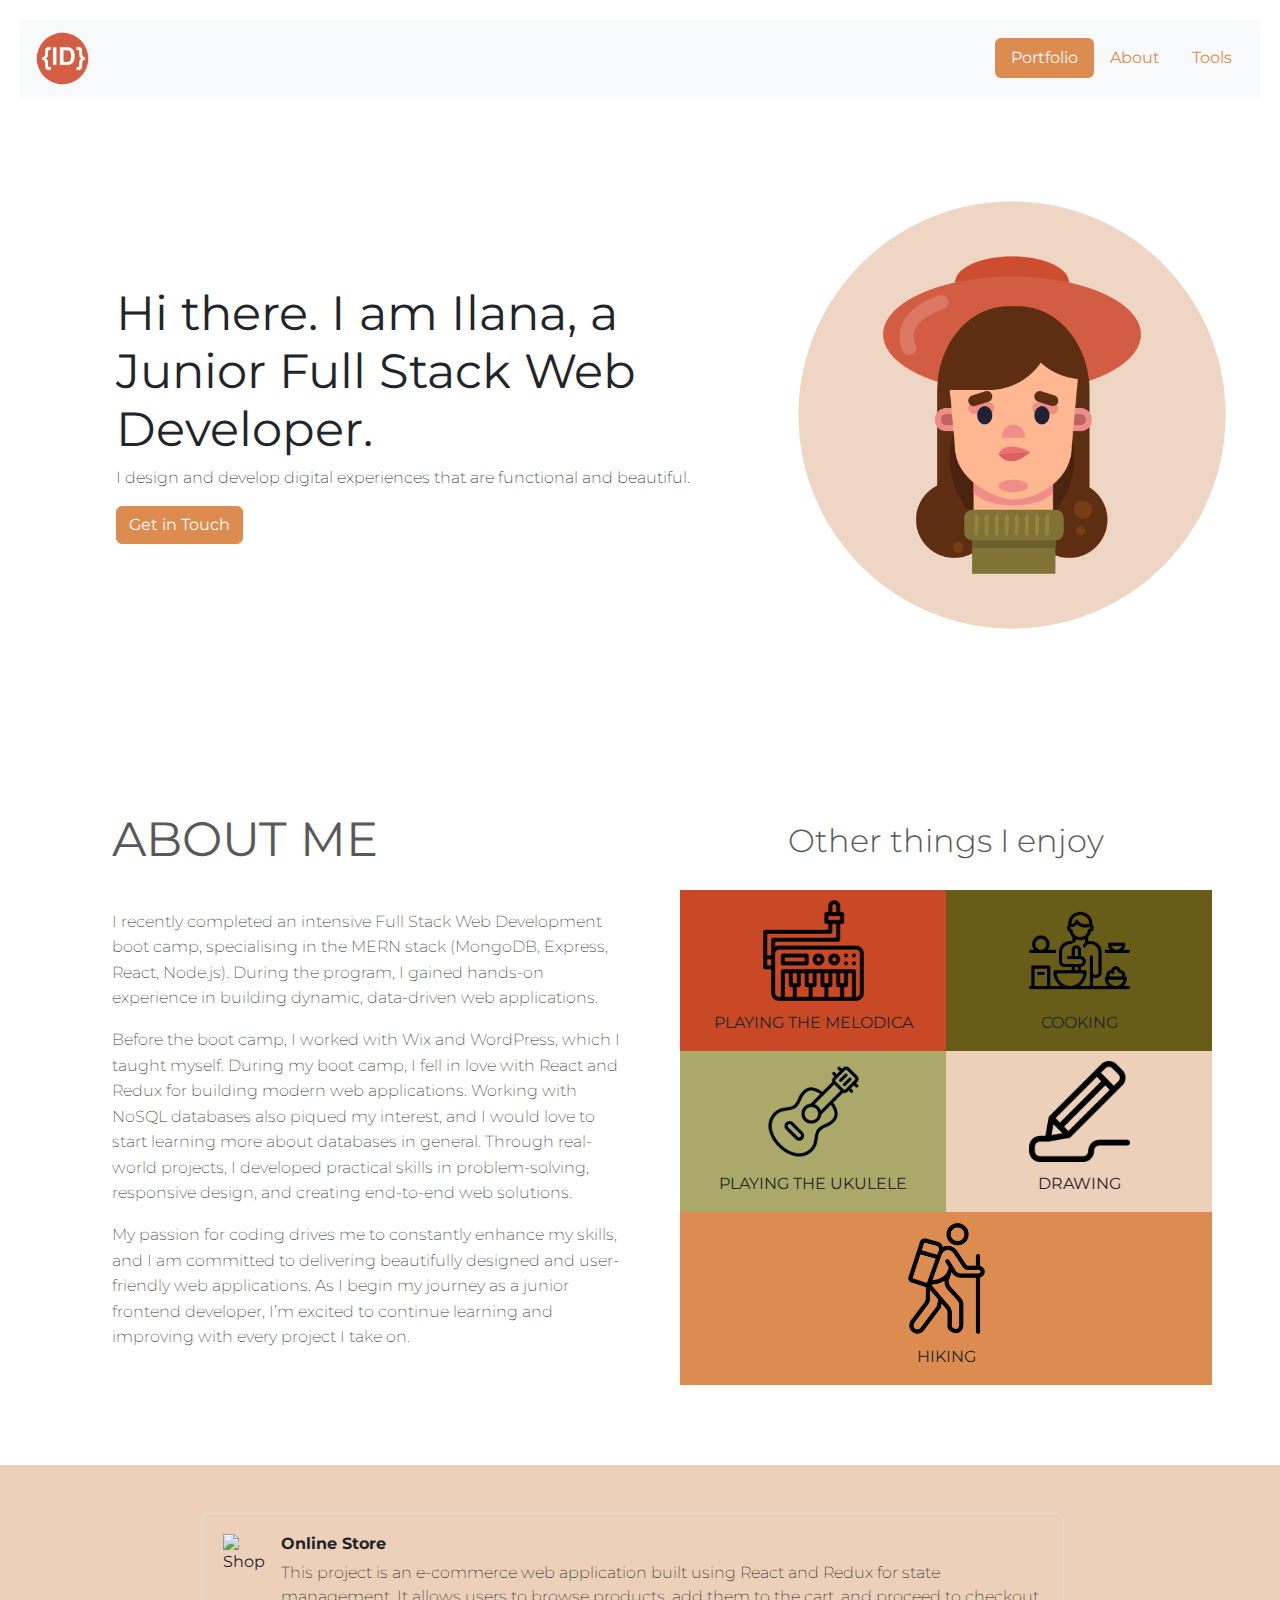
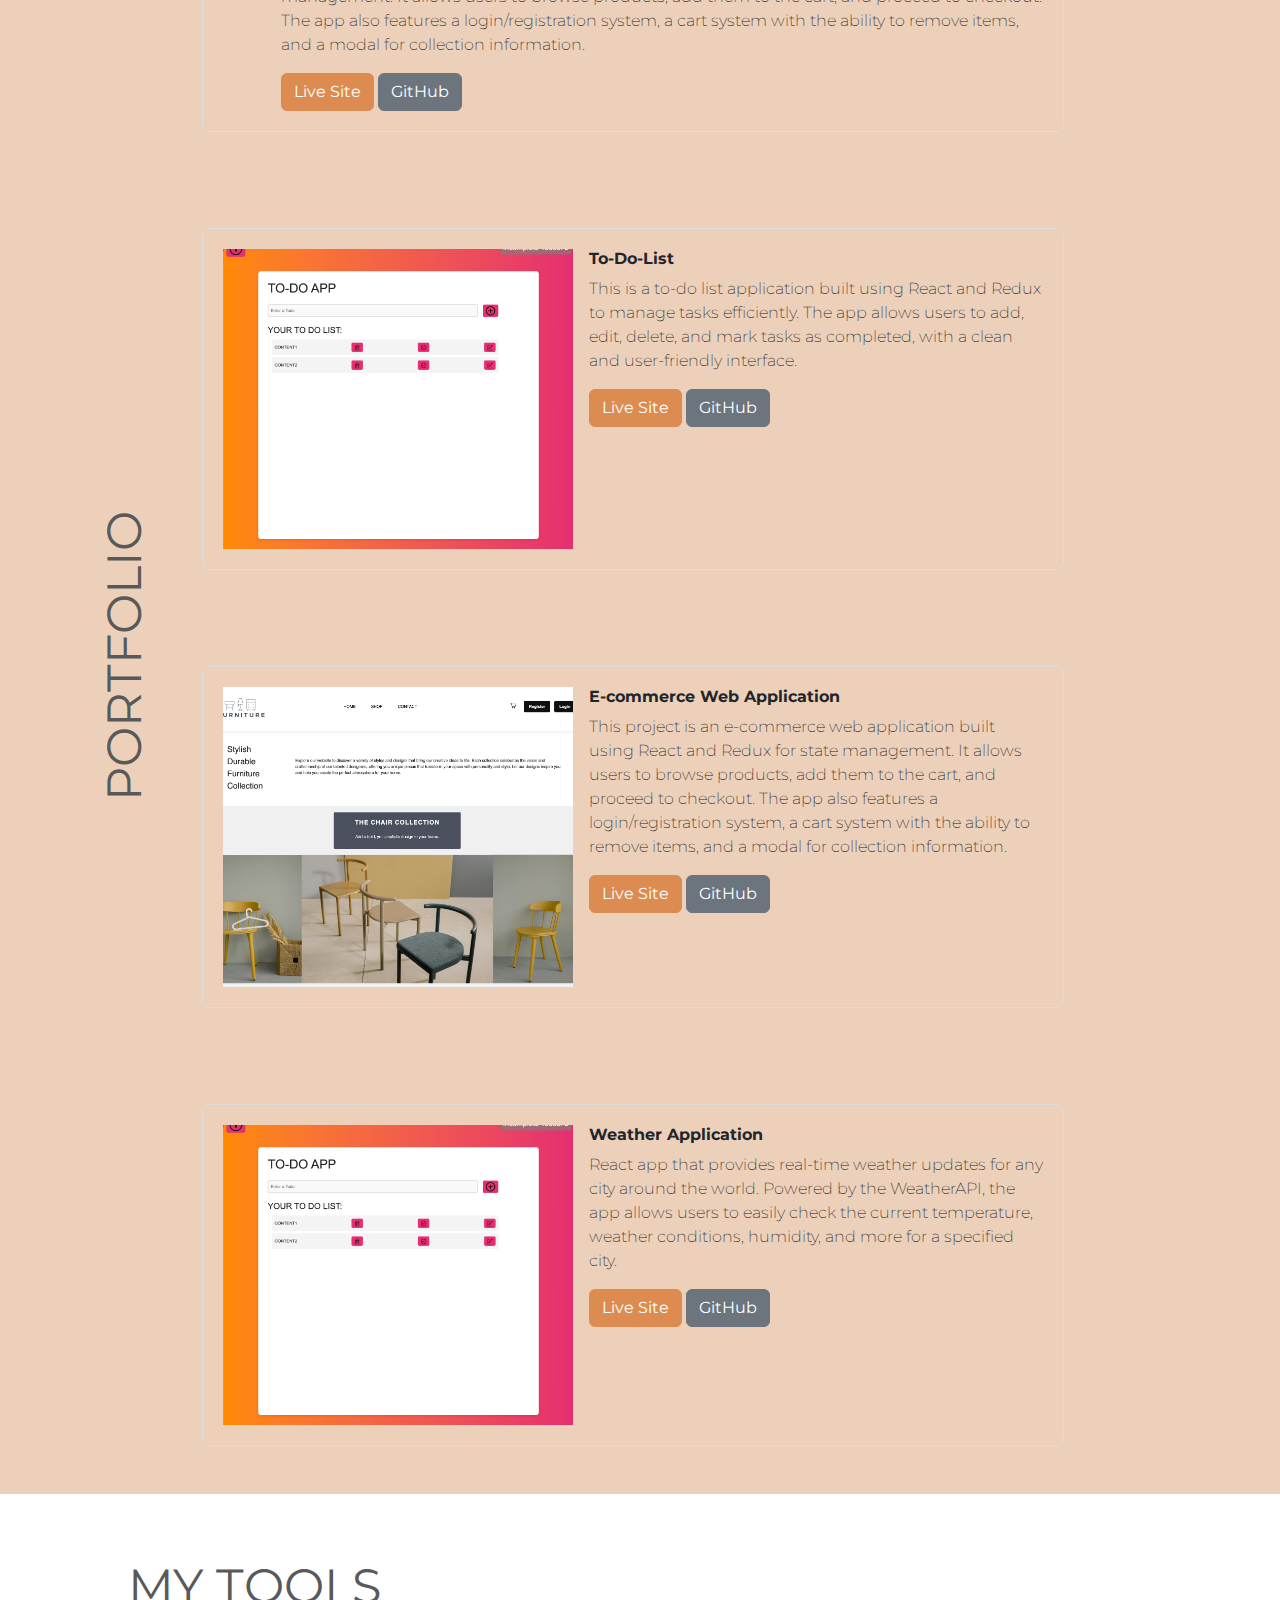
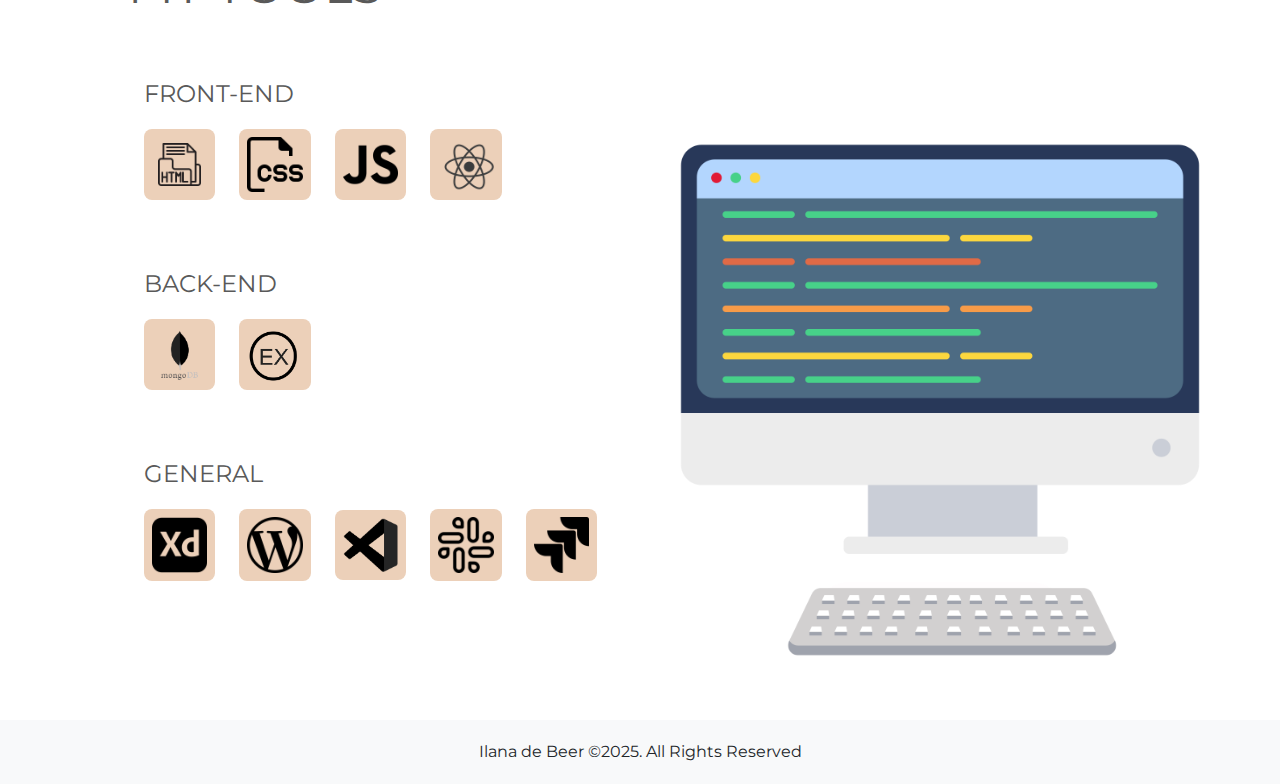
==== commit a0d0aa98: "update" ====
--- a/index.html
+++ b/index.html
@@ -142,62 +142,10 @@
       <div id="port-container">
         <section class="port">
           <div class="portfolio-image-1">
-            <img src="../img/Port1.png" alt="Foodie" />
-          </div>
-          <div class="text-port">
-            <h3>Foodie Order System</h3>
-            <p>
-              The code defines a simple order-taking system that prompts users
-              for a main ingredient they wish to order. It fetches meal data
-              based on the user input from an external API and randomly selects
-              a meal from the available options. Each order is stored in an
-              array as an object containing details like the meal name, order
-              number, and status. Users can mark their orders as complete, and
-              the system tracks both the full order history and the last order
-              placed, saving this data in session storage for potential future
-              retrieval. The code allows for recursive prompts, enabling users
-              to place multiple orders or complete existing ones seamlessly.
-            </p>
-            <a
-              href="../Foodie_Order_System.zip"
-              download
-              class="btn btn-primary">
-              Download
-            </a>
-          </div>
-        </section>
-        <section class="port">
-          <div class="portfolio-image-2">
-            <img src="../img/to_do_list.png" alt="to-do-list" />
-          </div>
-          <div class="text-port">
-            <h3>To-Do-List</h3>
-            <p>
-              This is a to-do list application built using React and Redux to
-              manage tasks efficiently. The app allows users to add, edit,
-              delete, and mark tasks as completed, with a clean and
-              user-friendly interface.
-            </p>
-            <a
-              href="https://llamailana.github.io/to-do-list/"
-              target="_blank"
-              class="btn btn-primary">
-              Open React App
-            </a>
-            <a
-              href="https://github.com/LlamaIlana/to-do-list.git"
-              target="_blank"
-              class="btn btn-secondary">
-              View on GitHub
-            </a>
-          </div>
-        </section>
-        <section class="port">
-          <div class="portfolio-image-3">
-            <img src="../img/furniture.png" alt="FurnitureWebStore" />
-          </div>
-          <div class="text-port">
-            <h3>E-commerce Web Application</h3>
+            <img src="./img/online_shop.png" alt="Shop" />
+          </div>
+          <div class="text-port">
+            <h3>Online Store</h3>
             <p>
               This project is an e-commerce web application built using React
               and Redux for state management. It allows users to browse
@@ -206,16 +154,69 @@
               ability to remove items, and a modal for collection information.
             </p>
             <a
+              href="https://furniture-online-ap.netlify.app/"
+              target="_blank"
+              class="btn btn-primary">
+              Live Site
+            </a>
+            <a
+            href="https://github.com/LlamaIlana/furniture_online_store"
+            target="_blank"
+            class="btn btn-secondary">
+            GitHub
+          </a>
+          </div>
+        </section>
+        <section class="port">
+          <div class="portfolio-image-2">
+            <img src="../img/to_do_list.png" alt="to-do-list" />
+          </div>
+          <div class="text-port">
+            <h3>To-Do-List</h3>
+            <p>
+              This is a to-do list application built using React and Redux to
+              manage tasks efficiently. The app allows users to add, edit,
+              delete, and mark tasks as completed, with a clean and
+              user-friendly interface.
+            </p>
+            <a
+              href="https://llamailana.github.io/to-do-list/"
+              target="_blank"
+              class="btn btn-primary">
+              Live Site
+            </a>
+            <a
+              href="https://github.com/LlamaIlana/to-do-list.git"
+              target="_blank"
+              class="btn btn-secondary">
+              GitHub
+            </a>
+          </div>
+        </section>
+        <section class="port">
+          <div class="portfolio-image-3">
+            <img src="../img/furniture.png" alt="FurnitureWebStore" />
+          </div>
+          <div class="text-port">
+            <h3>E-commerce Web Application</h3>
+            <p>
+              This project is an e-commerce web application built using React
+              and Redux for state management. It allows users to browse
+              products, add them to the cart, and proceed to checkout. The app
+              also features a login/registration system, a cart system with the
+              ability to remove items, and a modal for collection information.
+            </p>
+            <a
               href="https://llamailana.github.io/FurnitureWebStore/"
               target="_blank"
               class="btn btn-primary">
-              Open React App
+              Live Site
             </a>
             <a
               href="https://github.com/LlamaIlana/FurnitureWebStore.git"
               target="_blank"
               class="btn btn-secondary">
-              View on GitHub
+              GitHub
             </a>
           </div>
         </section>
@@ -235,13 +236,13 @@
               href="https://llamailana.github.io/weather-app/"
               target="_blank"
               class="btn btn-primary">
-              Open React App
+              Live Site
             </a>
             <a
               href="https://github.com/LlamaIlana/weather-app.git"
               target="_blank"
               class="btn btn-secondary">
-              View on GitHub
+              GitHub
             </a>
           </div>
         </section>
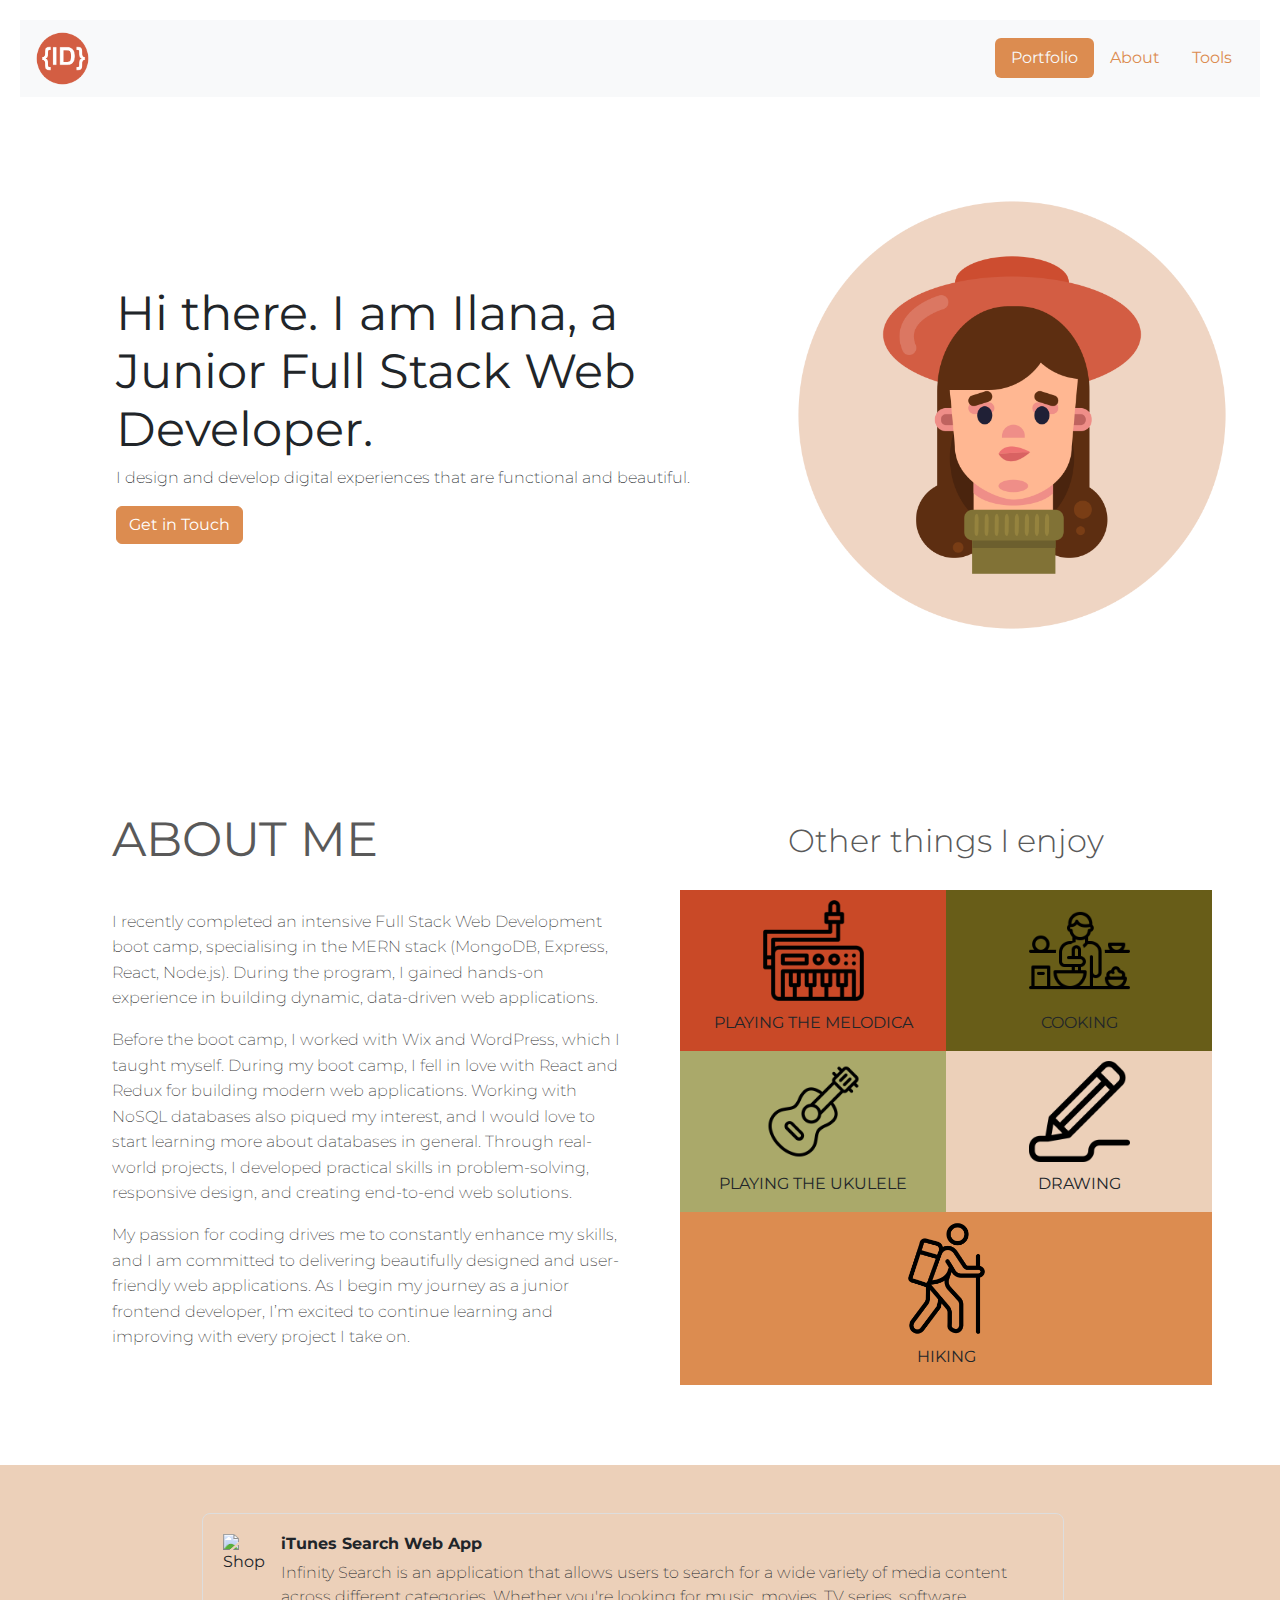
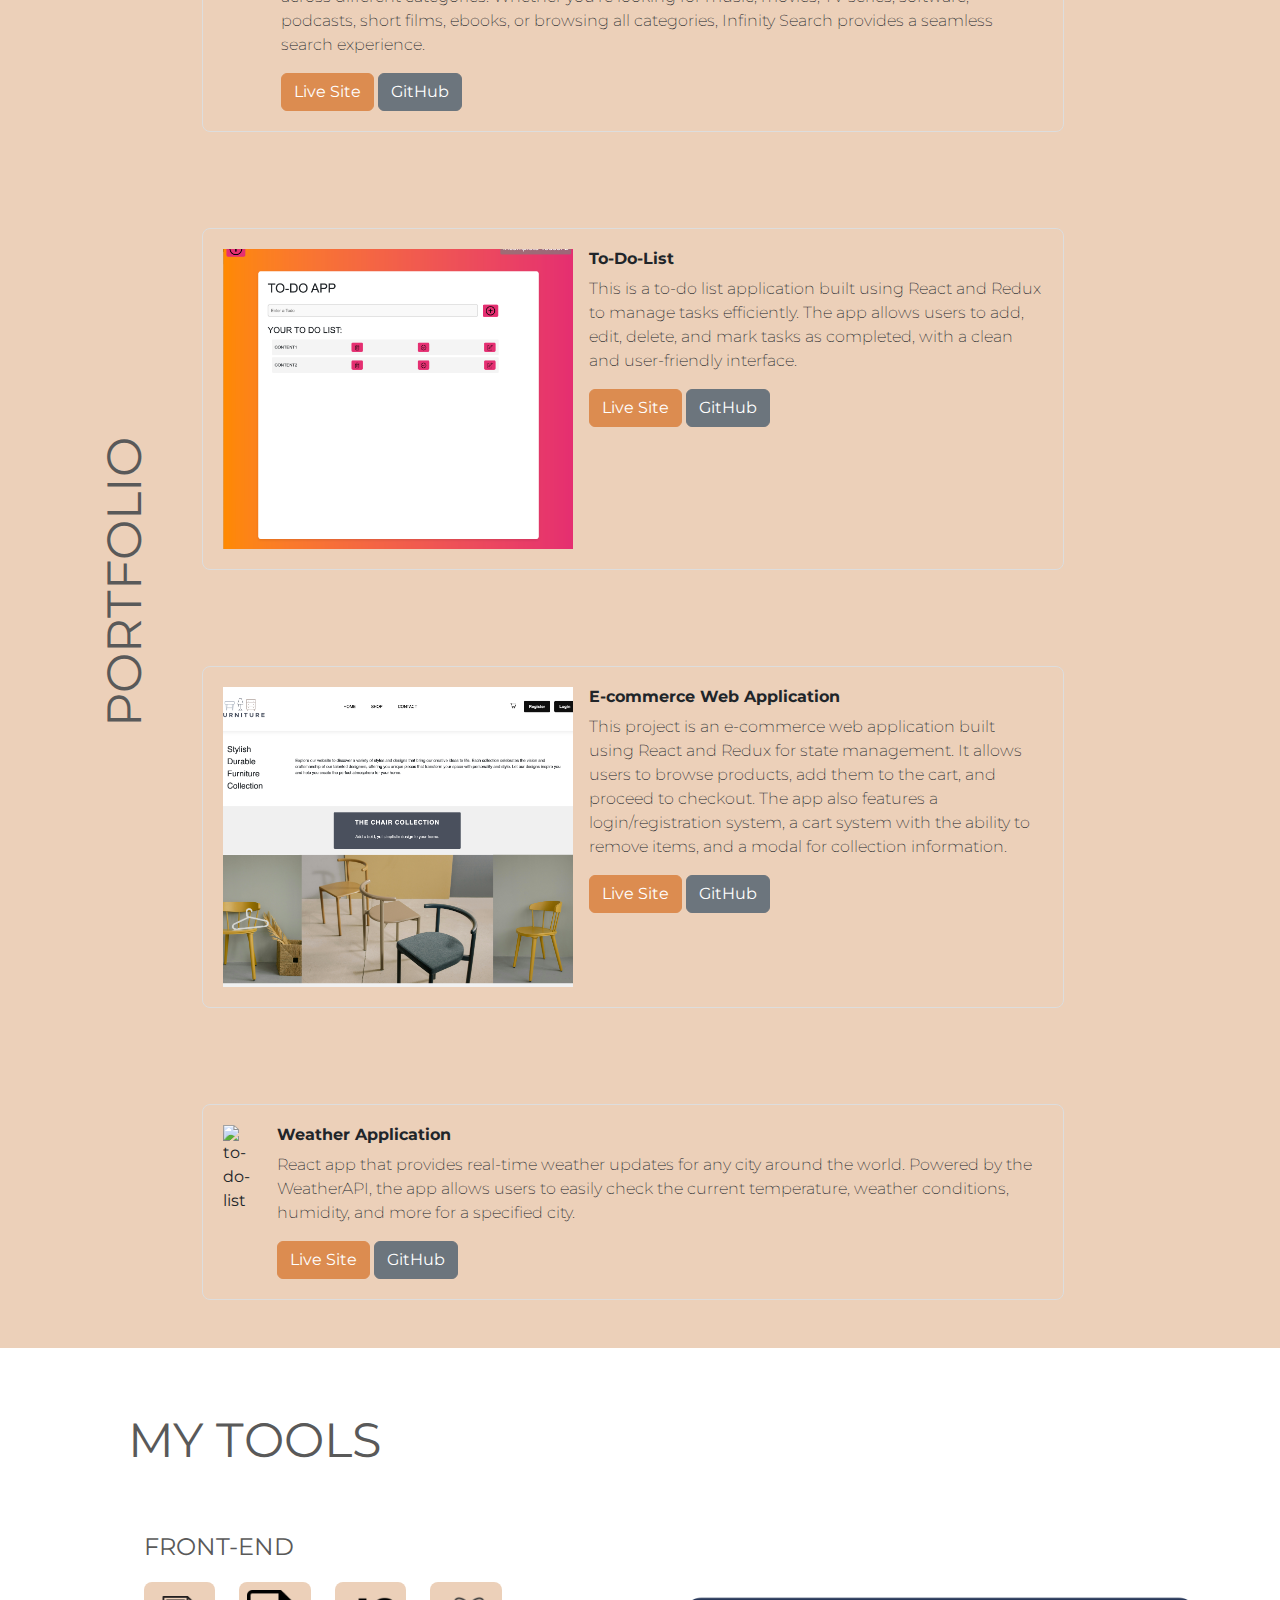
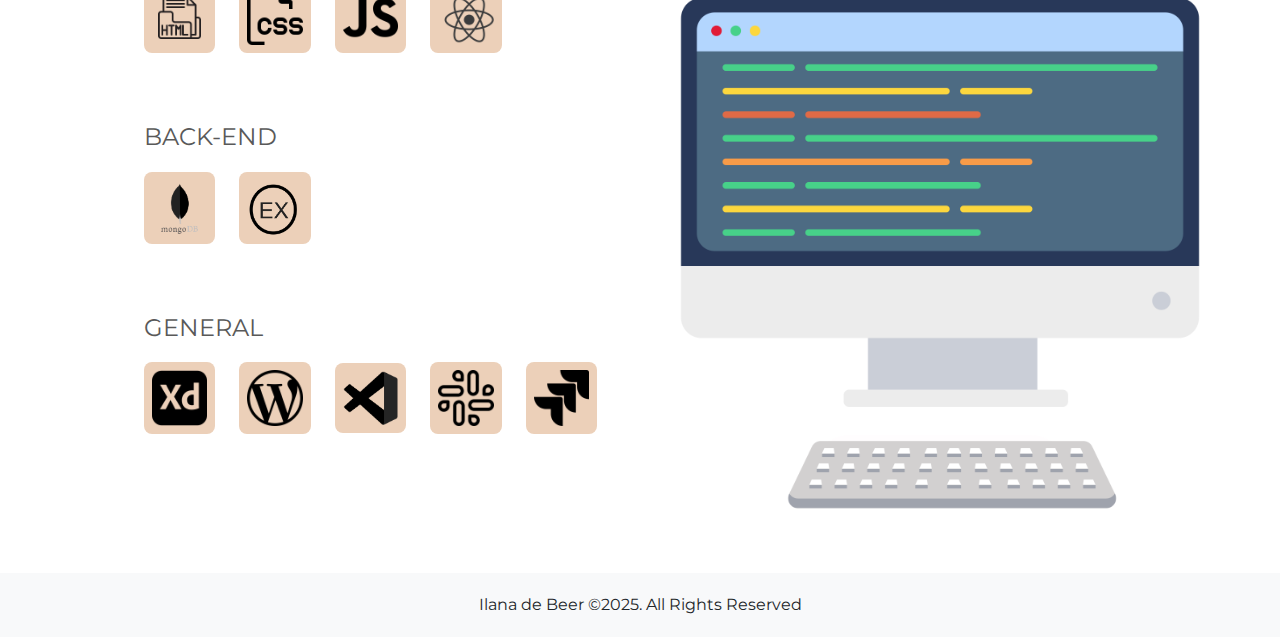
==== commit 46f0d815: "Update" ====
--- a/index.html
+++ b/index.html
@@ -145,7 +145,60 @@
             <img src="./img/online_shop.png" alt="Shop" />
           </div>
           <div class="text-port">
-            <h3>Online Store</h3>
+            <h3>iTunes Search Web App</h3>
+            <p>
+              Infinity Search is an application that allows users to search for
+              a wide variety of media content across different categories.
+              Whether you're looking for music, movies, TV series, software,
+              podcasts, short films, ebooks, or browsing all categories,
+              Infinity Search provides a seamless search experience.
+            </p>
+            <a
+              href="https://furniture-online-ap.netlify.app/"
+              target="_blank"
+              class="btn btn-primary">
+              Live Site
+            </a>
+            <a
+              href="https://github.com/LlamaIlana/furniture_online_store"
+              target="_blank"
+              class="btn btn-secondary">
+              GitHub
+            </a>
+          </div>
+        </section>
+        <section class="port">
+          <div class="portfolio-image-2">
+            <img src="../img/to_do_list.png" alt="to-do-list" />
+          </div>
+          <div class="text-port">
+            <h3>To-Do-List</h3>
+            <p>
+              This is a to-do list application built using React and Redux to
+              manage tasks efficiently. The app allows users to add, edit,
+              delete, and mark tasks as completed, with a clean and
+              user-friendly interface.
+            </p>
+            <a
+              href="https://llamailana.github.io/to-do-list/"
+              target="_blank"
+              class="btn btn-primary">
+              Live Site
+            </a>
+            <a
+              href="https://github.com/LlamaIlana/to-do-list.git"
+              target="_blank"
+              class="btn btn-secondary">
+              GitHub
+            </a>
+          </div>
+        </section>
+        <section class="port">
+          <div class="portfolio-image-3">
+            <img src="../img/furniture.png" alt="FurnitureWebStore" />
+          </div>
+          <div class="text-port">
+            <h3>E-commerce Web Application</h3>
             <p>
               This project is an e-commerce web application built using React
               and Redux for state management. It allows users to browse
@@ -160,60 +213,7 @@
               Live Site
             </a>
             <a
-            href="https://github.com/LlamaIlana/furniture_online_store"
-            target="_blank"
-            class="btn btn-secondary">
-            GitHub
-          </a>
-          </div>
-        </section>
-        <section class="port">
-          <div class="portfolio-image-2">
-            <img src="../img/to_do_list.png" alt="to-do-list" />
-          </div>
-          <div class="text-port">
-            <h3>To-Do-List</h3>
-            <p>
-              This is a to-do list application built using React and Redux to
-              manage tasks efficiently. The app allows users to add, edit,
-              delete, and mark tasks as completed, with a clean and
-              user-friendly interface.
-            </p>
-            <a
-              href="https://llamailana.github.io/to-do-list/"
-              target="_blank"
-              class="btn btn-primary">
-              Live Site
-            </a>
-            <a
-              href="https://github.com/LlamaIlana/to-do-list.git"
-              target="_blank"
-              class="btn btn-secondary">
-              GitHub
-            </a>
-          </div>
-        </section>
-        <section class="port">
-          <div class="portfolio-image-3">
-            <img src="../img/furniture.png" alt="FurnitureWebStore" />
-          </div>
-          <div class="text-port">
-            <h3>E-commerce Web Application</h3>
-            <p>
-              This project is an e-commerce web application built using React
-              and Redux for state management. It allows users to browse
-              products, add them to the cart, and proceed to checkout. The app
-              also features a login/registration system, a cart system with the
-              ability to remove items, and a modal for collection information.
-            </p>
-            <a
-              href="https://llamailana.github.io/FurnitureWebStore/"
-              target="_blank"
-              class="btn btn-primary">
-              Live Site
-            </a>
-            <a
-              href="https://github.com/LlamaIlana/FurnitureWebStore.git"
+              href="https://github.com/LlamaIlana/furniture_online_store"
               target="_blank"
               class="btn btn-secondary">
               GitHub
@@ -222,7 +222,7 @@
         </section>
         <section class="port">
           <div class="portfolio-image-4">
-            <img src="../img/to_do_list.png" alt="to-do-list" />
+            <img src="./img/weather_app.png" alt="to-do-list" />
           </div>
           <div class="text-port">
             <h3>Weather Application</h3>
@@ -233,13 +233,13 @@
               humidity, and more for a specified city.
             </p>
             <a
-              href="https://llamailana.github.io/weather-app/"
-              target="_blank"
-              class="btn btn-primary">
-              Live Site
-            </a>
-            <a
-              href="https://github.com/LlamaIlana/weather-app.git"
+              href="https://weather-now-ap.netlify.app/"
+              target="_blank"
+              class="btn btn-primary">
+              Live Site
+            </a>
+            <a
+              href="https://github.com/LlamaIlana/weather_app"
               target="_blank"
               class="btn btn-secondary">
               GitHub
